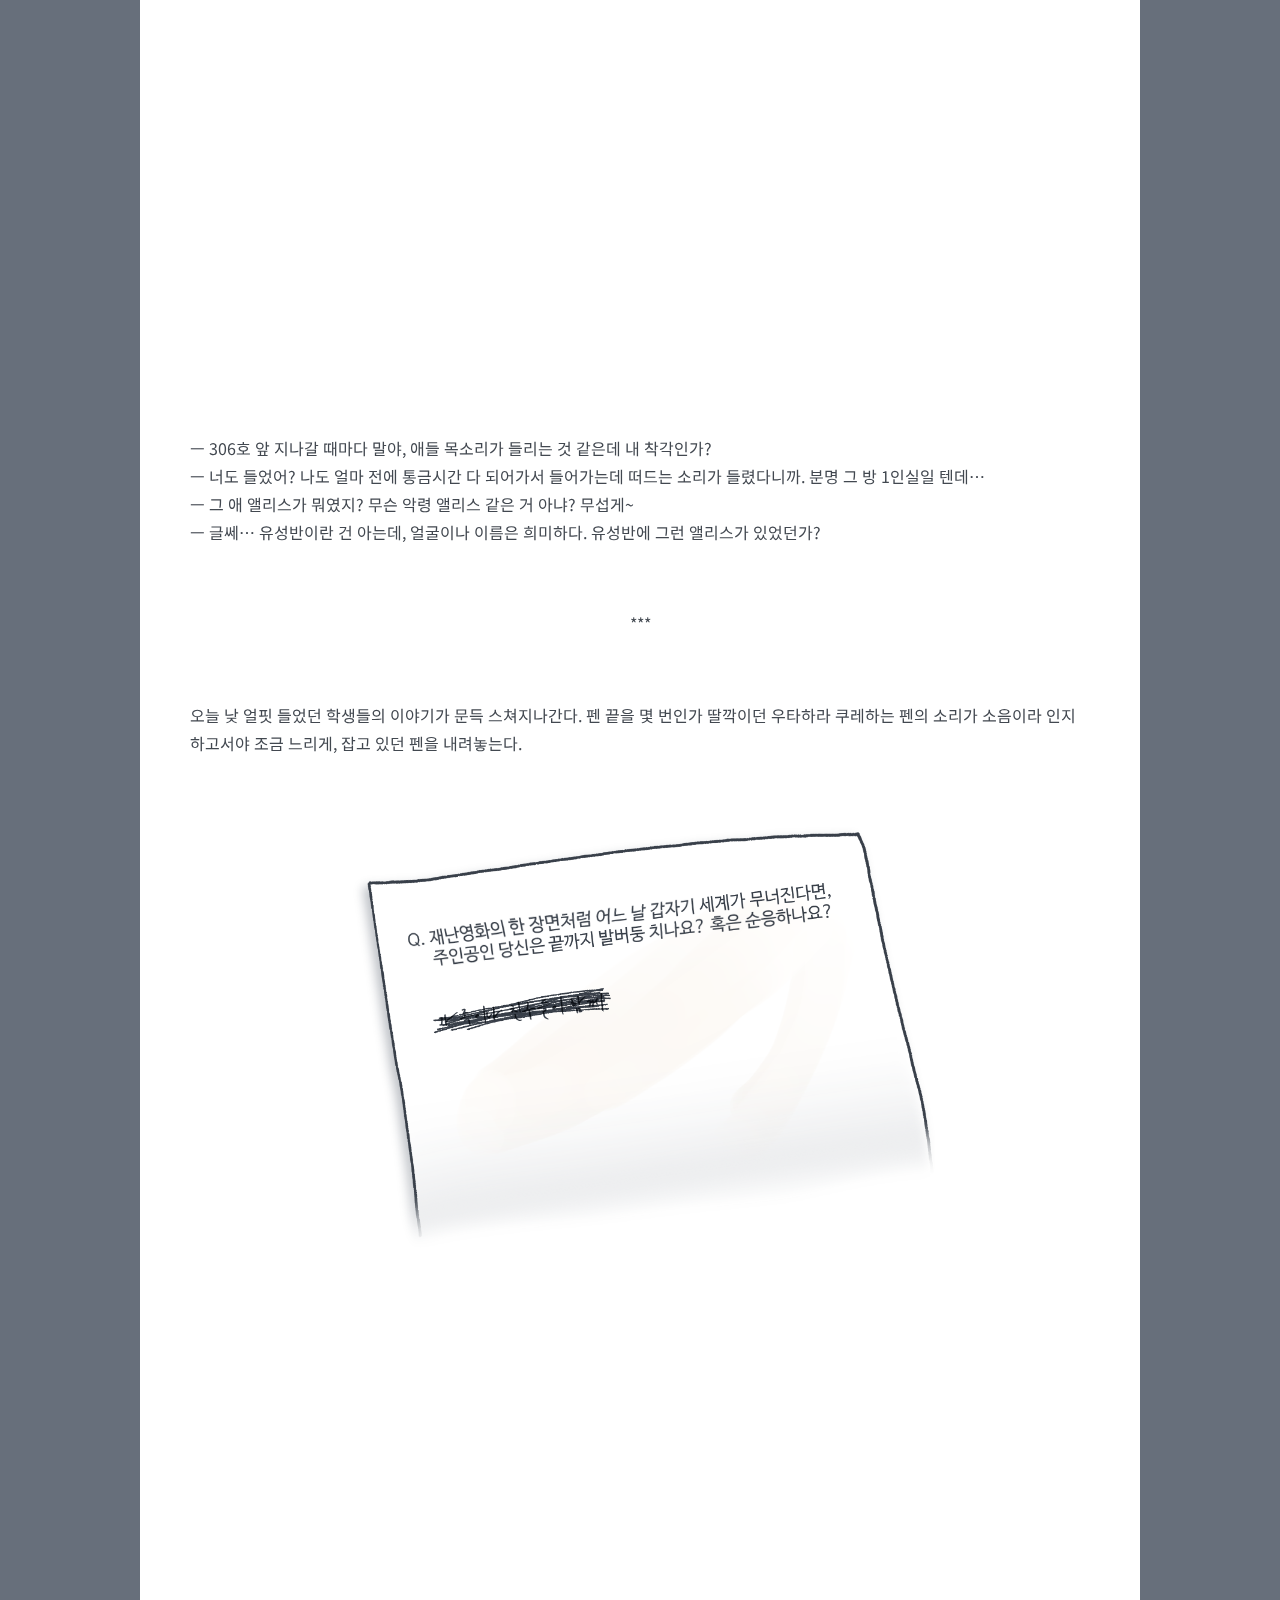
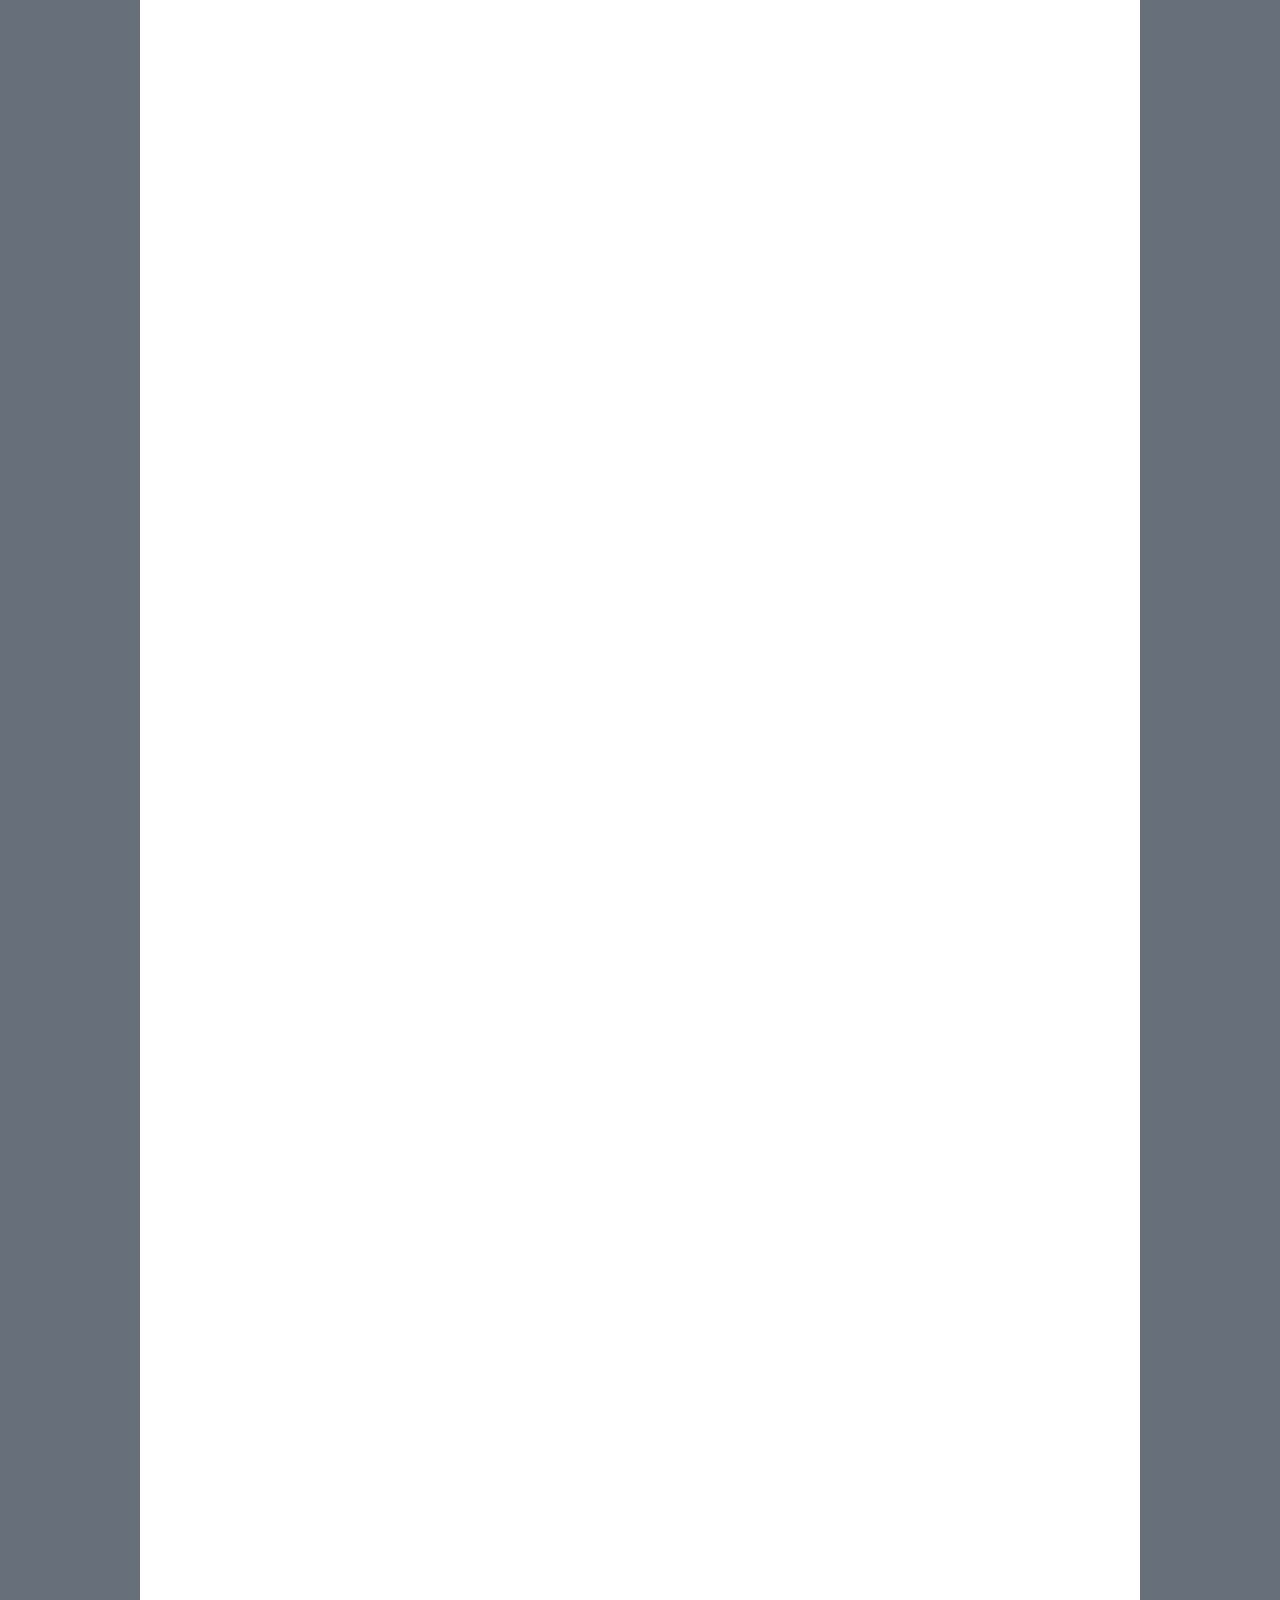
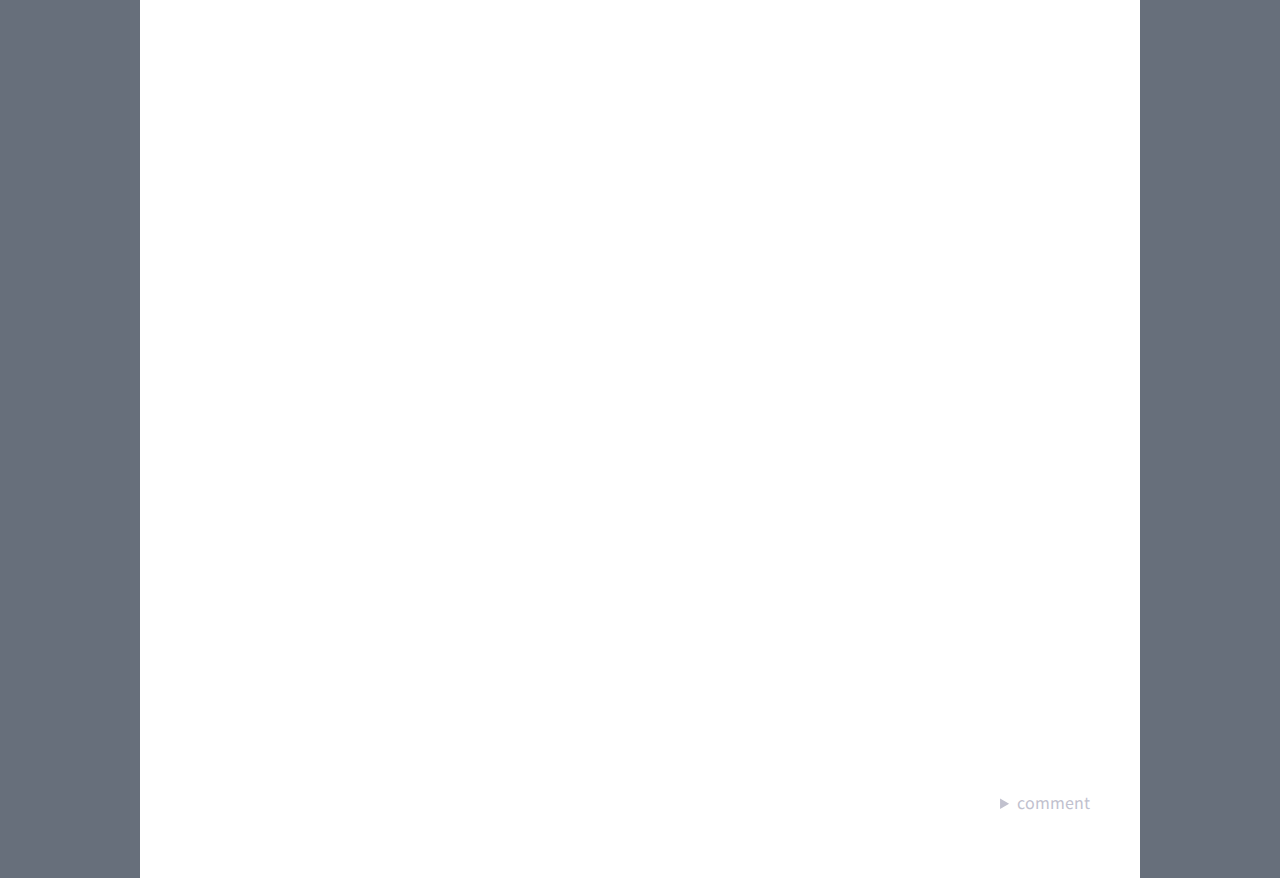
==== 03/index.html @ 76e4f04a "upload" ====
<!DOCTYPE html>
<html lang="kr">
<head>
    <meta charset="UTF-8">
    <meta http-equiv="X-UA-Compatible" content="IE=edge">
    <meta name="viewport" content="width=device-width, initial-scale=1.0">
    <title>歌原 紅春_ご課題</title>

    <link rel="stylesheet" href="https://unpkg.com/aos@next/dist/aos.css" />
    <link rel="stylesheet" href="./index.css">
    
    <script src="https://code.jquery.com/jquery-3.6.0.min.js"></script>
</head>
<body>
    <script src="https://unpkg.com/aos@next/dist/aos.js"></script>
    <script>
        AOS.init();
    </script>
    
    <section>
        <div class="video">
            <iframe width="560" height="315" src="https://www.youtube.com/embed/npoaqE_GODE" title="YouTube video player" frameborder="0" allow="accelerometer; autoplay; clipboard-write; encrypted-media; gyroscope; picture-in-picture" allowfullscreen></iframe>
        </div>

        <div class="main">
            <p data-aos="fade-up" data-aos-delay="1500">
                ㅡ 306호 앞 지나갈 때마다 말야, 애들 목소리가 들리는 것 같은데 내 착각인가?<br>
                ㅡ 너도 들었어? 나도 얼마 전에 통금시간 다 되어가서 들어가는데 떠드는 소리가 들렸다니까. 분명 그 방 1인실일 텐데…<br>
                ㅡ 그 애 앨리스가 뭐였지? 무슨 악령 앨리스 같은 거 아냐? 무섭게~<br>
                ㅡ 글쎄… 유성반이란 건 아는데, 얼굴이나 이름은 희미하다. 유성반에 그런 앨리스가 있었던가?
            </p>

            <p data-aos="fade-up" data-aos-delay="1500" class="mt5 txtC">***</p>

            <p data-aos="fade-up" data-aos-delay="1500" class="mt5">
                오늘 낮 얼핏 들었던 학생들의 이야기가 문득 스쳐지나간다. 펜 끝을 몇 번인가 딸깍이던 우타하라 쿠레하는 펜의 소리가 소음이라 인지하고서야 조금 느리게, 잡고 있던 펜을 내려놓는다.
            </p>

            <div data-aos="fade-up" data-aos-delay="1600" class="imgArea">
                <img src="./1.png" alt="">
            </div>

            <p data-aos="fade-up" data-aos-delay="1700" class="mt5">
                질문의 아래. 펜의 잉크가 넘치는 것을 상관치 않은 듯 박박 그어져, 문장을 숨겨버린 흔적이 있는 종이 위를 하염없이 바라보는 쿠레하의 표정이 묘하게 일그러진다. 왜 이런 바보같은 질문같은 걸 하는거지…- 라는, 명백한 불만. 그래도 어쩌겠는가. 어른들의 눈에 보이는 ‘성실한 학생’ 이기 위해서는 이런 멍청한 질문에도 주어진 시간 내에 성심성의껏 답하는 학생이 되어야 할 텐데.
            </p>

            <p data-aos="fade-up" data-aos-delay="1800" class="txtI">
                “ 슌! 아직도 숙제 중이야? 그러길래 미리미리 하라고 했잖아~ ”<br>
                “ 슌은 바보라서 맨날 벼락치기지 뭐 ”<br>
                “ 슌이 왜 바보야! 바보 아니다! ”
            </p>

            <p data-aos="fade-up" data-aos-delay="1800">
                혼자 지내기엔 적당하지만, 많아봤자 13살로 보이는 아이 셋과 곧 17살이 되는 청소년이 함께하긴 비좁은 평수에 그들은 그렇게 있었다. 앳된 모습들. 변함이 없어 어쩌면 기계적이라 느낄지도 모르는 존재들이 좁은 평수의 방 안을 휘젓고 다닌다. 실체가 없는 것들은 침대를 그냥 통과하기도, 테이블 아래에서 고갤 빼꼼이 내밀기도, 아니면 정말로 살아있는 이 마냥 우타하라의 등을 다독이기도… … 
            </p>

            <p data-aos="fade-up" data-aos-delay="1900">
                우타하라가 신경질적으로 머리를 헤집으며 쿵, 소리가 나게 책상 위로 제 머리를 가져다대면 그 무리들은 언제 존재했냔 듯 목소리를, 존재를 잃고 부서진다. 
            </p>

            <p data-aos="fade-up" data-aos-delay="2000">마지막까지 들리는 희미한 웃음소리.</p>
            
            <p data-aos="fade-up" data-aos-delay="2000" class="txtI fwB">짜증나, </p>
            <p data-aos="fade-up" data-aos-delay="2200" class="mt0 txtI">짜증나.</p>
            <p data-aos="fade-up" data-aos-delay="2400" class="mt0">짜증나…</p>
            <p data-aos="fade-up" data-aos-delay="2600" class="mt0">… …</p>

            <p data-aos="fade-up" data-aos-delay="2800" class="mt5">제가 기억하고 있는 당신들에게는 이 고민을 털어놓을 수 없다.<br>자신이 기억하고 있는 당신들은 아직도 13살의 모습을 한 그 시절의 당신들이라서</p>
            <p data-aos="fade-up" data-aos-delay="2600">내가 기억하고 있는 당신들은 …</p>

            <p data-aos="fade-up" data-aos-delay="2000" class="mt8">
                언제부터였던가? 위로를 받기 위해, 밖으로 나가 비앨리스인 일반인처럼 모두를 잊고 살아가기 위해, 무던히 노력해왔던 다짐을 되새기기 위해, 남들 몰래 혼자만의 시간을 가지며 자신의 기억 속에 있는 친구의 모습을 꺼내 환각으로 만들어내기 시작했던 것은. 그리고 그 환상들이 자신을 갉아먹기 시작한 것은… …
            </p>
            
            <p data-aos="fade-up" data-aos-delay="1800">
                쿠레하는 비스듬이 고갤 들어 책상 한켠에 놓여진 액자의 너머를 바라보았다. 이젠 앳된 얼굴은 가시고, 성숙함이 자리잡은 세 명의 아이들의 사진. 자신이 기억하고 있는 당신들과의 거리감이 느껴지기 시작한 건, 그 사이에서 자신의 공백을 깨닫고 심리적인 거리감을 느끼기 시작한 건, 대체 언제부터였을까.
            </p>

            <p data-aos="fade-up" data-aos-delay="1800">
                사람은 거리가 멀어지면 자연스레 마음도 멀어지게 되어있다고, 그 말을 비웃으며 우린 계속 친구일 것이라고. 내 친구는 당신들밖에 없다며 기고만장히 이야기했던 건 누구였던가.
            </p>

            <p data-aos="fade-up" data-aos-delay="1800">그리고 그 “친구”를 떠올리며, 이들이 아닌 다른 이들을 먼저 떠올린 건.</p>
            <p data-aos="fade-up" data-aos-delay="1800">그들을 친구라고 받아들이기 시작한 건, 대체 언제부터인가.</p>

            <p data-aos="fade-up" data-aos-delay="2000">
                우타하라 쿠레하는 이 상황이 혼란스럽기만 했다. 선을 긋고 일정 이상 다가가지 않으려 하였으며, 나가서는 당신들을 잊겠다. 그리 모진 말을 뱉었던 주제에. 감히, 자신이 이들을 친구라 운운할 수 있는 것일까? <br><br>
                내가, 감히, 무슨 자격이 있다고.
            </p>

            <p data-aos="fade-up" data-aos-delay="2100">
                혼란, 미안함, 그리고 부끄러움이 거센 소용돌이가 되어 휘몰아친다. 다른 누구도 아닌 제가, 어떻게 자신이 세운 벽 하나 조차 제대로 지탱하지 못해 쓰러트려, 그 밑에 깔려버리는가. 한심하기 그지 없다. 
            </p>

            <p data-aos="fade-up" data-aos-delay="1800" class="mt5 txtI">무기력증.</p>

            <p data-aos="fade-up" data-aos-delay="2200">
                그 거대한 감정의 소용돌이 안에 갇혀서, 더이상 생각하고 싶지도, 무언의 행위를 이행하고 싶지도 않았다.<br>
                눈 앞에 직면한 것 또한. 마주할 수록 이런 감정만을 계속 일으키겠지. 
            </p>

            <p data-aos="fade-up" data-aos-delay="1700" class="mt0">그리고 나는</p>
            <p data-aos="fade-up" data-aos-delay="1700" class="mt0">또, </p>
            <p data-aos="fade-up" data-aos-delay="1700" class="mt0">이 기분에… … </p>
            <p data-aos="fade-up" data-aos-delay="1800" class="mt0">…</p>
            <p data-aos="fade-up" data-aos-delay="1800" class="mt0">…</p>

            <p data-aos="fade-up" data-aos-delay="2200" class="mt5">
                우타하라 쿠레하는 겁이 났을지도 모른다.<br>
                자신의 감정에 대한 불확실함. 상황에 대한 거리감. 이것들을 계속해 마주한다면, 언젠간 무너져버릴지도 몰라서… …
            </p>

            <p data-aos="fade-up" data-aos-delay="2200">
                놓았던 펜을 잡고, 힘없이 손을 움직인다. 잡힌 펜은 채 1분도 되지 않아 나무재질의 책상 위로 툭- 소리를 내며 던져진다. 창문 너머로 들어오는 빛이 밝은데도 우타하라 쿠레하는 침대에 몸을 맡긴다. 이런 기분으로 나간다면, 분명 자신의 한심함을 들켜버릴 것만 같다는 이유로 눈을 감는다. 소용돌이의 끝에서 회전하고,
            </p>

            <p data-aos="fade-up" data-aos-delay="2500">또 회전하고, 잠식당하고… …</p>

            
            <div data-aos="fade-up" data-aos-delay="3000" class="imgArea">
                <img src="./2.png" alt="">
            </div>
        </div>

        <div class="owner">
            <details>
                <summary>comment</summary>
                <span>
                    2269/1730 <br>
                    *...유성반 입덕 부정기를!! 겪고 있는 것 뿐이에요. <br>
                    평소와 다를 것 없이 굽니다. 늘 감사드려요...
                </span>
            </details>
        </div>
    </section>

</body>
</html>
---- 03/index.css ----
@import url('https://fonts.googleapis.com/css2?family=Noto+Sans+KR:wght@100;300;400;500;700;900&display=swap');
*{margin:0;padding:0;}
ul,li,ol{list-style: none;}
img{display: block; max-width: 100%;}
body{
    font-family: 'Noto Sans KR',sans-serif;
    background-color: #676F7B;
}

section{
    max-width: 1000px;
    width: 100%;
    margin:auto;
    padding-top:3vw;
    background-color: #fff;
    color:#424850;
}
.video{padding-bottom:4vw; text-align: center;}

.main{
    width: 90%; margin:0 auto;
    height: 100%;
    line-height: 1.74;
}
.imgArea{
    max-width: 600px; 
    width: 95%; margin:auto;
    padding-top:4vw;
}
.main p{margin-top:2vw;}
.main p.mt0{margin-top:0%;}
.main p.mt5{margin-top:5vw;}
.main p.mt8{margin-top:8vw;}
.txtC{text-align: center;}
.txtI{font-style: italic;}
.fwB{font-weight: bold;}

.owner{
    display: inline-block;
    width: 95%; margin:auto;
    padding:5vw 2vw 5vw 0;
    color:#c1c1ce;
    text-align: right;
}
details,summary{transition: .5s;}
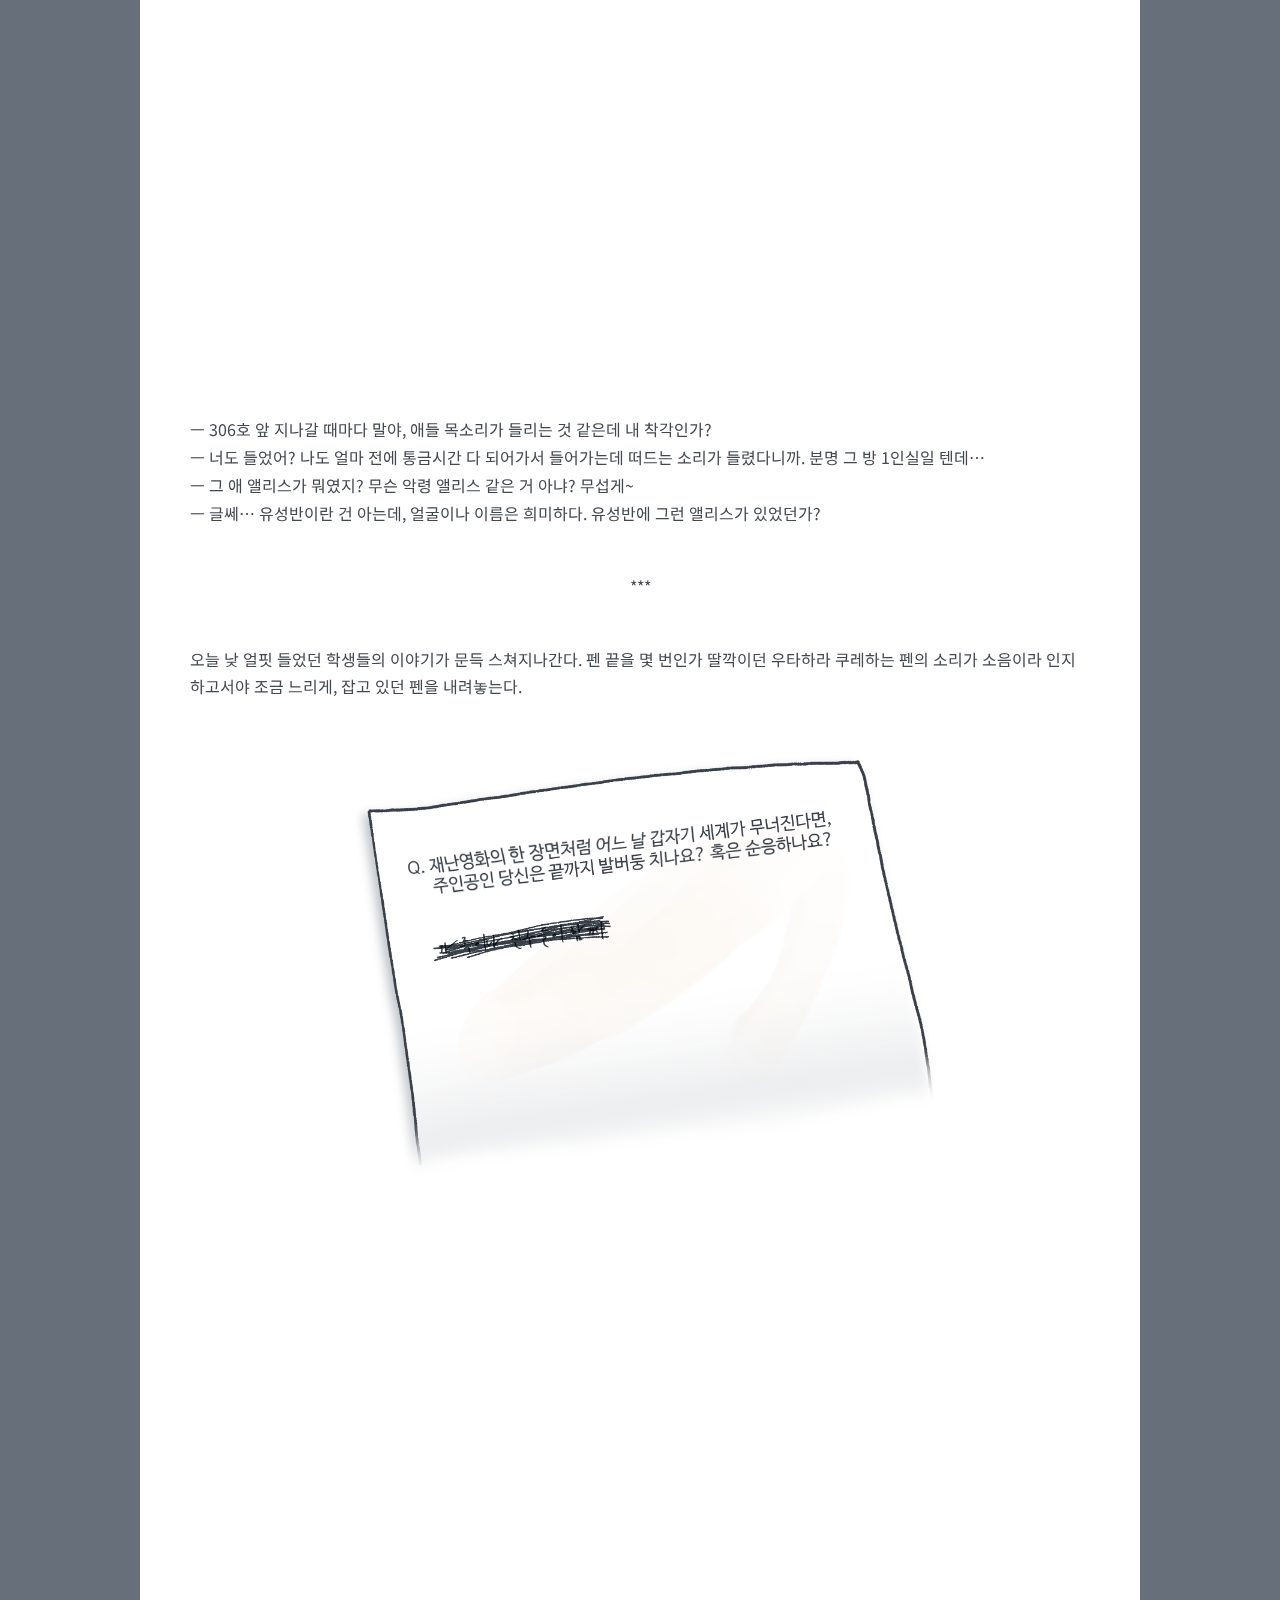
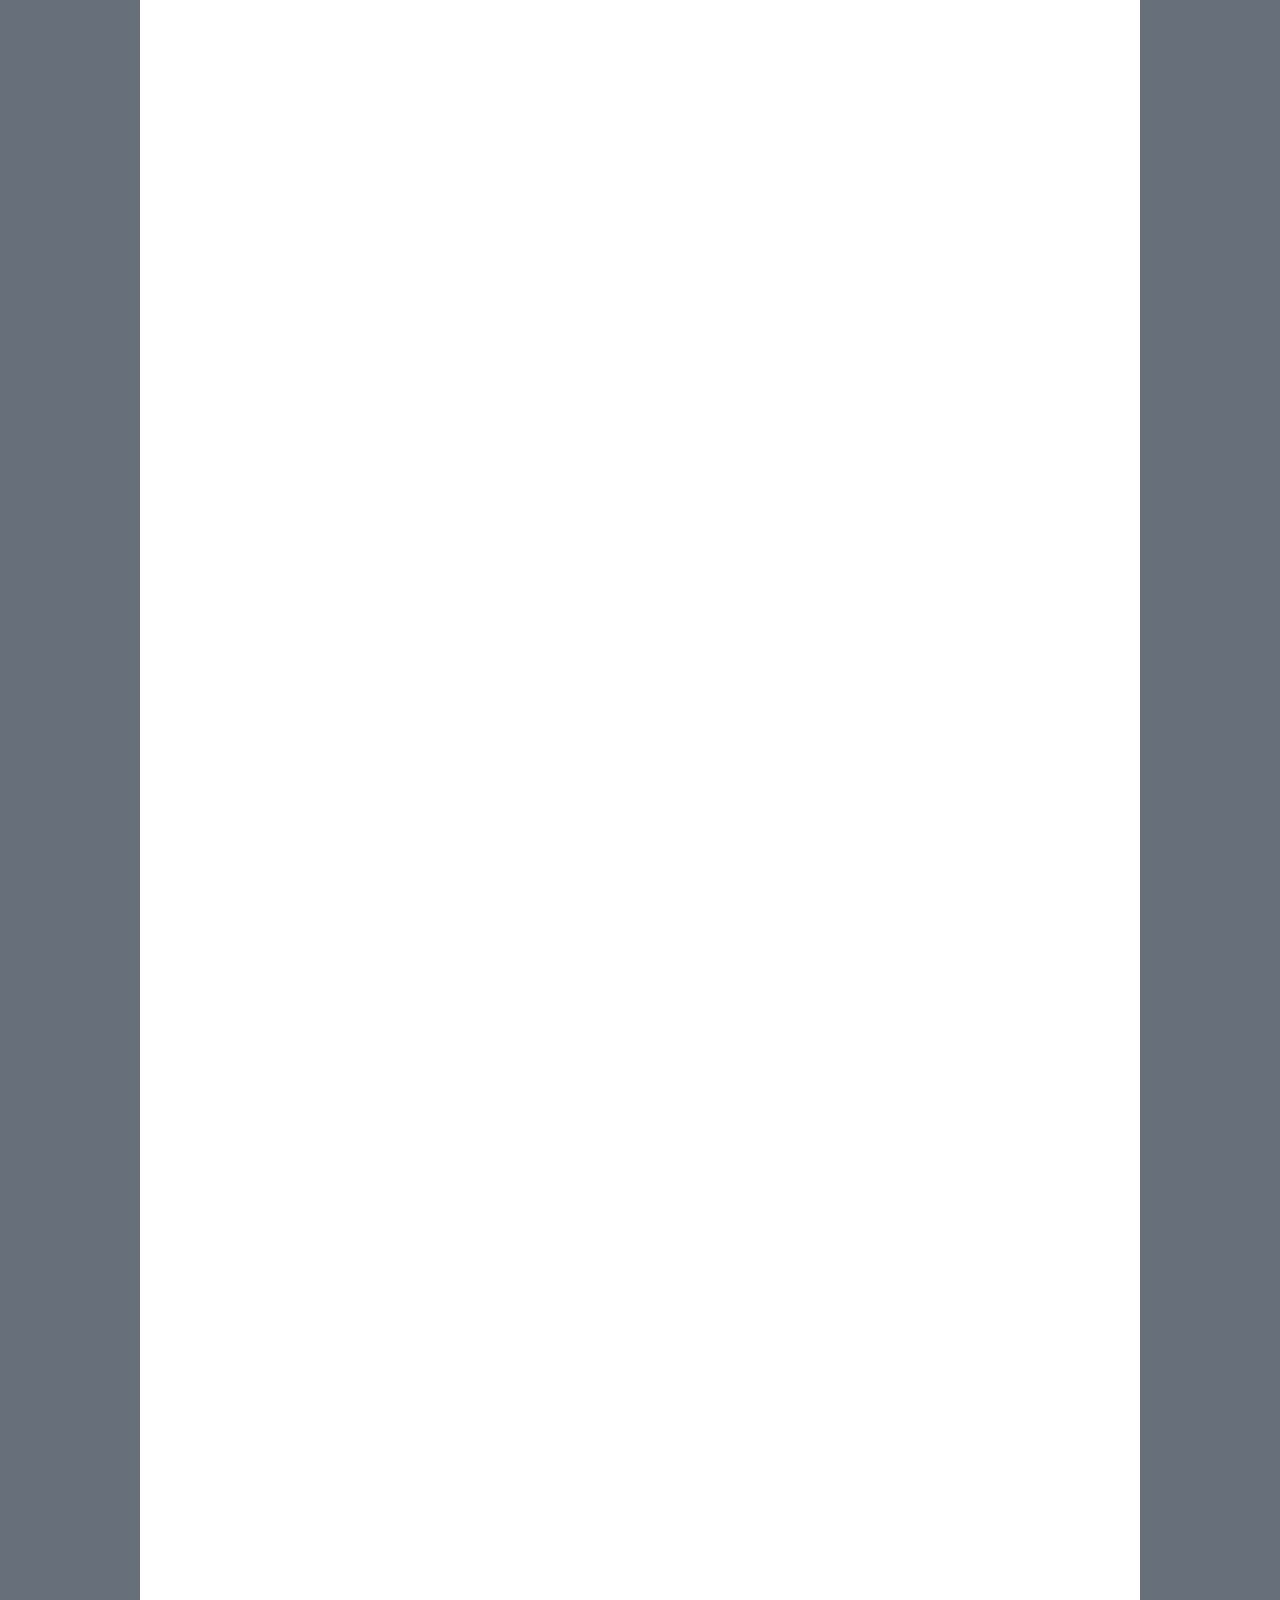
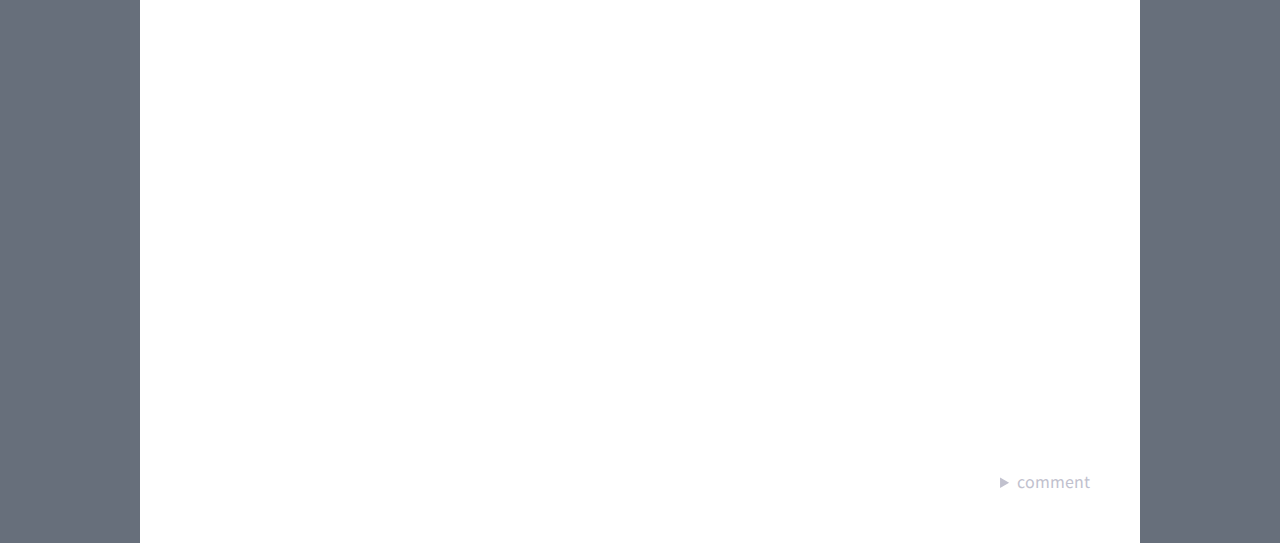
==== commit 4aa7ea13: "up" ====
--- a/03/index.html
+++ b/03/index.html
@@ -23,72 +23,72 @@
         </div>
 
         <div class="main">
-            <p data-aos="fade-up" data-aos-delay="1500">
+            <p data-aos="fade-up" data-aos-delay="20002000">
                 ㅡ 306호 앞 지나갈 때마다 말야, 애들 목소리가 들리는 것 같은데 내 착각인가?<br>
                 ㅡ 너도 들었어? 나도 얼마 전에 통금시간 다 되어가서 들어가는데 떠드는 소리가 들렸다니까. 분명 그 방 1인실일 텐데…<br>
                 ㅡ 그 애 앨리스가 뭐였지? 무슨 악령 앨리스 같은 거 아냐? 무섭게~<br>
                 ㅡ 글쎄… 유성반이란 건 아는데, 얼굴이나 이름은 희미하다. 유성반에 그런 앨리스가 있었던가?
             </p>
 
-            <p data-aos="fade-up" data-aos-delay="1500" class="mt5 txtC">***</p>
+            <p data-aos="fade-up" data-aos-delay="20002000" class="mt5 txtC">***</p>
 
-            <p data-aos="fade-up" data-aos-delay="1500" class="mt5">
+            <p data-aos="fade-up" data-aos-delay="20002000" class="mt5">
                 오늘 낮 얼핏 들었던 학생들의 이야기가 문득 스쳐지나간다. 펜 끝을 몇 번인가 딸깍이던 우타하라 쿠레하는 펜의 소리가 소음이라 인지하고서야 조금 느리게, 잡고 있던 펜을 내려놓는다.
             </p>
 
-            <div data-aos="fade-up" data-aos-delay="1600" class="imgArea">
+            <div data-aos="fade-up" data-aos-delay="20002000" class="imgArea">
                 <img src="./1.png" alt="">
             </div>
 
-            <p data-aos="fade-up" data-aos-delay="1700" class="mt5">
+            <p data-aos="fade-up" data-aos-delay="20002000" class="mt5">
                 질문의 아래. 펜의 잉크가 넘치는 것을 상관치 않은 듯 박박 그어져, 문장을 숨겨버린 흔적이 있는 종이 위를 하염없이 바라보는 쿠레하의 표정이 묘하게 일그러진다. 왜 이런 바보같은 질문같은 걸 하는거지…- 라는, 명백한 불만. 그래도 어쩌겠는가. 어른들의 눈에 보이는 ‘성실한 학생’ 이기 위해서는 이런 멍청한 질문에도 주어진 시간 내에 성심성의껏 답하는 학생이 되어야 할 텐데.
             </p>
 
-            <p data-aos="fade-up" data-aos-delay="1800" class="txtI">
+            <p data-aos="fade-up" data-aos-delay="20002000" class="txtI">
                 “ 슌! 아직도 숙제 중이야? 그러길래 미리미리 하라고 했잖아~ ”<br>
                 “ 슌은 바보라서 맨날 벼락치기지 뭐 ”<br>
                 “ 슌이 왜 바보야! 바보 아니다! ”
             </p>
 
-            <p data-aos="fade-up" data-aos-delay="1800">
+            <p data-aos="fade-up" data-aos-delay="2000">
                 혼자 지내기엔 적당하지만, 많아봤자 13살로 보이는 아이 셋과 곧 17살이 되는 청소년이 함께하긴 비좁은 평수에 그들은 그렇게 있었다. 앳된 모습들. 변함이 없어 어쩌면 기계적이라 느낄지도 모르는 존재들이 좁은 평수의 방 안을 휘젓고 다닌다. 실체가 없는 것들은 침대를 그냥 통과하기도, 테이블 아래에서 고갤 빼꼼이 내밀기도, 아니면 정말로 살아있는 이 마냥 우타하라의 등을 다독이기도… … 
             </p>
 
-            <p data-aos="fade-up" data-aos-delay="1900">
+            <p data-aos="fade-up" data-aos-delay="2000">
                 우타하라가 신경질적으로 머리를 헤집으며 쿵, 소리가 나게 책상 위로 제 머리를 가져다대면 그 무리들은 언제 존재했냔 듯 목소리를, 존재를 잃고 부서진다. 
             </p>
 
             <p data-aos="fade-up" data-aos-delay="2000">마지막까지 들리는 희미한 웃음소리.</p>
             
             <p data-aos="fade-up" data-aos-delay="2000" class="txtI fwB">짜증나, </p>
-            <p data-aos="fade-up" data-aos-delay="2200" class="mt0 txtI">짜증나.</p>
-            <p data-aos="fade-up" data-aos-delay="2400" class="mt0">짜증나…</p>
-            <p data-aos="fade-up" data-aos-delay="2600" class="mt0">… …</p>
+            <p data-aos="fade-up" data-aos-delay="2000" class="mt0 txtI">짜증나.</p>
+            <p data-aos="fade-up" data-aos-delay="2000" class="mt0">짜증나…</p>
+            <p data-aos="fade-up" data-aos-delay="2000" class="mt0">… …</p>
 
-            <p data-aos="fade-up" data-aos-delay="2800" class="mt5">제가 기억하고 있는 당신들에게는 이 고민을 털어놓을 수 없다.<br>자신이 기억하고 있는 당신들은 아직도 13살의 모습을 한 그 시절의 당신들이라서</p>
-            <p data-aos="fade-up" data-aos-delay="2600">내가 기억하고 있는 당신들은 …</p>
+            <p data-aos="fade-up" data-aos-delay="2000" class="mt5">제가 기억하고 있는 당신들에게는 이 고민을 털어놓을 수 없다.<br>자신이 기억하고 있는 당신들은 아직도 13살의 모습을 한 그 시절의 당신들이라서</p>
+            <p data-aos="fade-up" data-aos-delay="2000">내가 기억하고 있는 당신들은 …</p>
 
             <p data-aos="fade-up" data-aos-delay="2000" class="mt8">
                 언제부터였던가? 위로를 받기 위해, 밖으로 나가 비앨리스인 일반인처럼 모두를 잊고 살아가기 위해, 무던히 노력해왔던 다짐을 되새기기 위해, 남들 몰래 혼자만의 시간을 가지며 자신의 기억 속에 있는 친구의 모습을 꺼내 환각으로 만들어내기 시작했던 것은. 그리고 그 환상들이 자신을 갉아먹기 시작한 것은… …
             </p>
             
-            <p data-aos="fade-up" data-aos-delay="1800">
+            <p data-aos="fade-up" data-aos-delay="2000">
                 쿠레하는 비스듬이 고갤 들어 책상 한켠에 놓여진 액자의 너머를 바라보았다. 이젠 앳된 얼굴은 가시고, 성숙함이 자리잡은 세 명의 아이들의 사진. 자신이 기억하고 있는 당신들과의 거리감이 느껴지기 시작한 건, 그 사이에서 자신의 공백을 깨닫고 심리적인 거리감을 느끼기 시작한 건, 대체 언제부터였을까.
             </p>
 
-            <p data-aos="fade-up" data-aos-delay="1800">
+            <p data-aos="fade-up" data-aos-delay="2000">
                 사람은 거리가 멀어지면 자연스레 마음도 멀어지게 되어있다고, 그 말을 비웃으며 우린 계속 친구일 것이라고. 내 친구는 당신들밖에 없다며 기고만장히 이야기했던 건 누구였던가.
             </p>
 
-            <p data-aos="fade-up" data-aos-delay="1800">그리고 그 “친구”를 떠올리며, 이들이 아닌 다른 이들을 먼저 떠올린 건.</p>
-            <p data-aos="fade-up" data-aos-delay="1800">그들을 친구라고 받아들이기 시작한 건, 대체 언제부터인가.</p>
+            <p data-aos="fade-up" data-aos-delay="2000">그리고 그 “친구”를 떠올리며, 이들이 아닌 다른 이들을 먼저 떠올린 건.</p>
+            <p data-aos="fade-up" data-aos-delay="2000">그들을 친구라고 받아들이기 시작한 건, 대체 언제부터인가.</p>
 
             <p data-aos="fade-up" data-aos-delay="2000">
                 우타하라 쿠레하는 이 상황이 혼란스럽기만 했다. 선을 긋고 일정 이상 다가가지 않으려 하였으며, 나가서는 당신들을 잊겠다. 그리 모진 말을 뱉었던 주제에. 감히, 자신이 이들을 친구라 운운할 수 있는 것일까? <br><br>
                 내가, 감히, 무슨 자격이 있다고.
             </p>
 
-            <p data-aos="fade-up" data-aos-delay="2100">
+            <p data-aos="fade-up" data-aos-delay="2000">
                 혼란, 미안함, 그리고 부끄러움이 거센 소용돌이가 되어 휘몰아친다. 다른 누구도 아닌 제가, 어떻게 자신이 세운 벽 하나 조차 제대로 지탱하지 못해 쓰러트려, 그 밑에 깔려버리는가. 한심하기 그지 없다. 
             </p>
 
@@ -99,25 +99,25 @@
                 눈 앞에 직면한 것 또한. 마주할 수록 이런 감정만을 계속 일으키겠지. 
             </p>
 
-            <p data-aos="fade-up" data-aos-delay="1700" class="mt0">그리고 나는</p>
-            <p data-aos="fade-up" data-aos-delay="1700" class="mt0">또, </p>
-            <p data-aos="fade-up" data-aos-delay="1700" class="mt0">이 기분에… … </p>
-            <p data-aos="fade-up" data-aos-delay="1800" class="mt0">…</p>
-            <p data-aos="fade-up" data-aos-delay="1800" class="mt0">…</p>
+            <p data-aos="fade-up" data-aos-delay="2000" class="mt0">그리고 나는</p>
+            <p data-aos="fade-up" data-aos-delay="2000" class="mt0">또, </p>
+            <p data-aos="fade-up" data-aos-delay="2000" class="mt0">이 기분에… … </p>
+            <p data-aos="fade-up" data-aos-delay="2000" class="mt0">…</p>
+            <p data-aos="fade-up" data-aos-delay="2000" class="mt0">…</p>
 
-            <p data-aos="fade-up" data-aos-delay="2200" class="mt5">
+            <p data-aos="fade-up" data-aos-delay="2000" class="mt5">
                 우타하라 쿠레하는 겁이 났을지도 모른다.<br>
                 자신의 감정에 대한 불확실함. 상황에 대한 거리감. 이것들을 계속해 마주한다면, 언젠간 무너져버릴지도 몰라서… …
             </p>
 
-            <p data-aos="fade-up" data-aos-delay="2200">
+            <p data-aos="fade-up" data-aos-delay="2000">
                 놓았던 펜을 잡고, 힘없이 손을 움직인다. 잡힌 펜은 채 1분도 되지 않아 나무재질의 책상 위로 툭- 소리를 내며 던져진다. 창문 너머로 들어오는 빛이 밝은데도 우타하라 쿠레하는 침대에 몸을 맡긴다. 이런 기분으로 나간다면, 분명 자신의 한심함을 들켜버릴 것만 같다는 이유로 눈을 감는다. 소용돌이의 끝에서 회전하고,
             </p>
 
-            <p data-aos="fade-up" data-aos-delay="2500">또 회전하고, 잠식당하고… …</p>
+            <p data-aos="fade-up" data-aos-delay="2000">또 회전하고, 잠식당하고… …</p>
 
             
-            <div data-aos="fade-up" data-aos-delay="3000" class="imgArea">
+            <div data-aos="fade-up" data-aos-delay="2000" class="imgArea">
                 <img src="./2.png" alt="">
             </div>
         </div>
--- a/03/index.css
+++ b/03/index.css
@@ -11,11 +11,14 @@
     max-width: 1000px;
     width: 100%;
     margin:auto;
-    padding-top:3vw;
+    padding-top:3%;
     background-color: #fff;
     color:#424850;
 }
-.video{padding-bottom:4vw; text-align: center;}
+.video{
+    width: 50%; margin:0 auto;
+    padding-bottom:4%; text-align: center;
+}
 
 .main{
     width: 90%; margin:0 auto;
@@ -25,12 +28,12 @@
 .imgArea{
     max-width: 600px; 
     width: 95%; margin:auto;
-    padding-top:4vw;
+    padding-top:4%;
 }
-.main p{margin-top:2vw;}
+.main p{margin-top:2%;}
 .main p.mt0{margin-top:0%;}
-.main p.mt5{margin-top:5vw;}
-.main p.mt8{margin-top:8vw;}
+.main p.mt5{margin-top:5%;}
+.main p.mt8{margin-top:8%;}
 .txtC{text-align: center;}
 .txtI{font-style: italic;}
 .fwB{font-weight: bold;}
@@ -38,8 +41,13 @@
 .owner{
     display: inline-block;
     width: 95%; margin:auto;
-    padding:5vw 2vw 5vw 0;
+    padding:5% 2% 5% 0;
     color:#c1c1ce;
     text-align: right;
 }
-details,summary{transition: .5s;}+details,summary{transition: .5s;}
+
+
+@media screen and (max-width:1000px){
+    body{font-style: 1.4vw;}
+}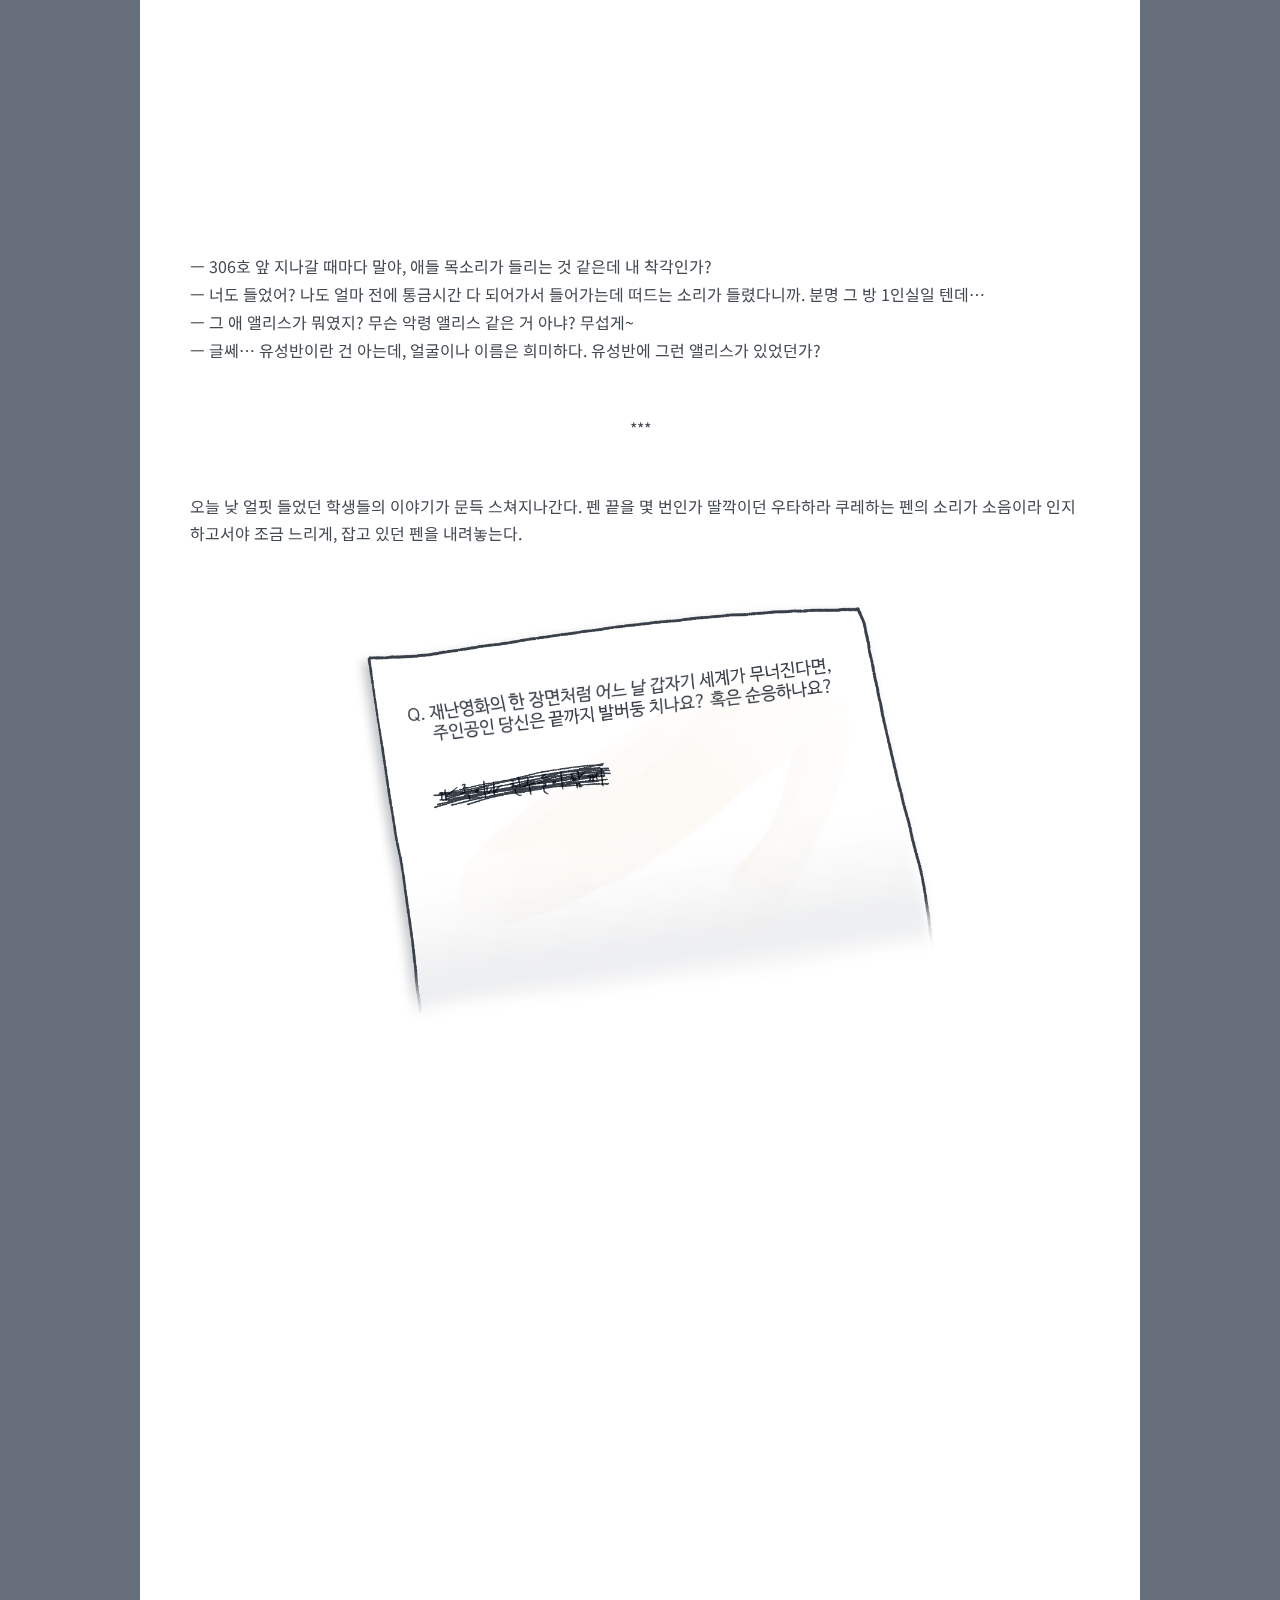
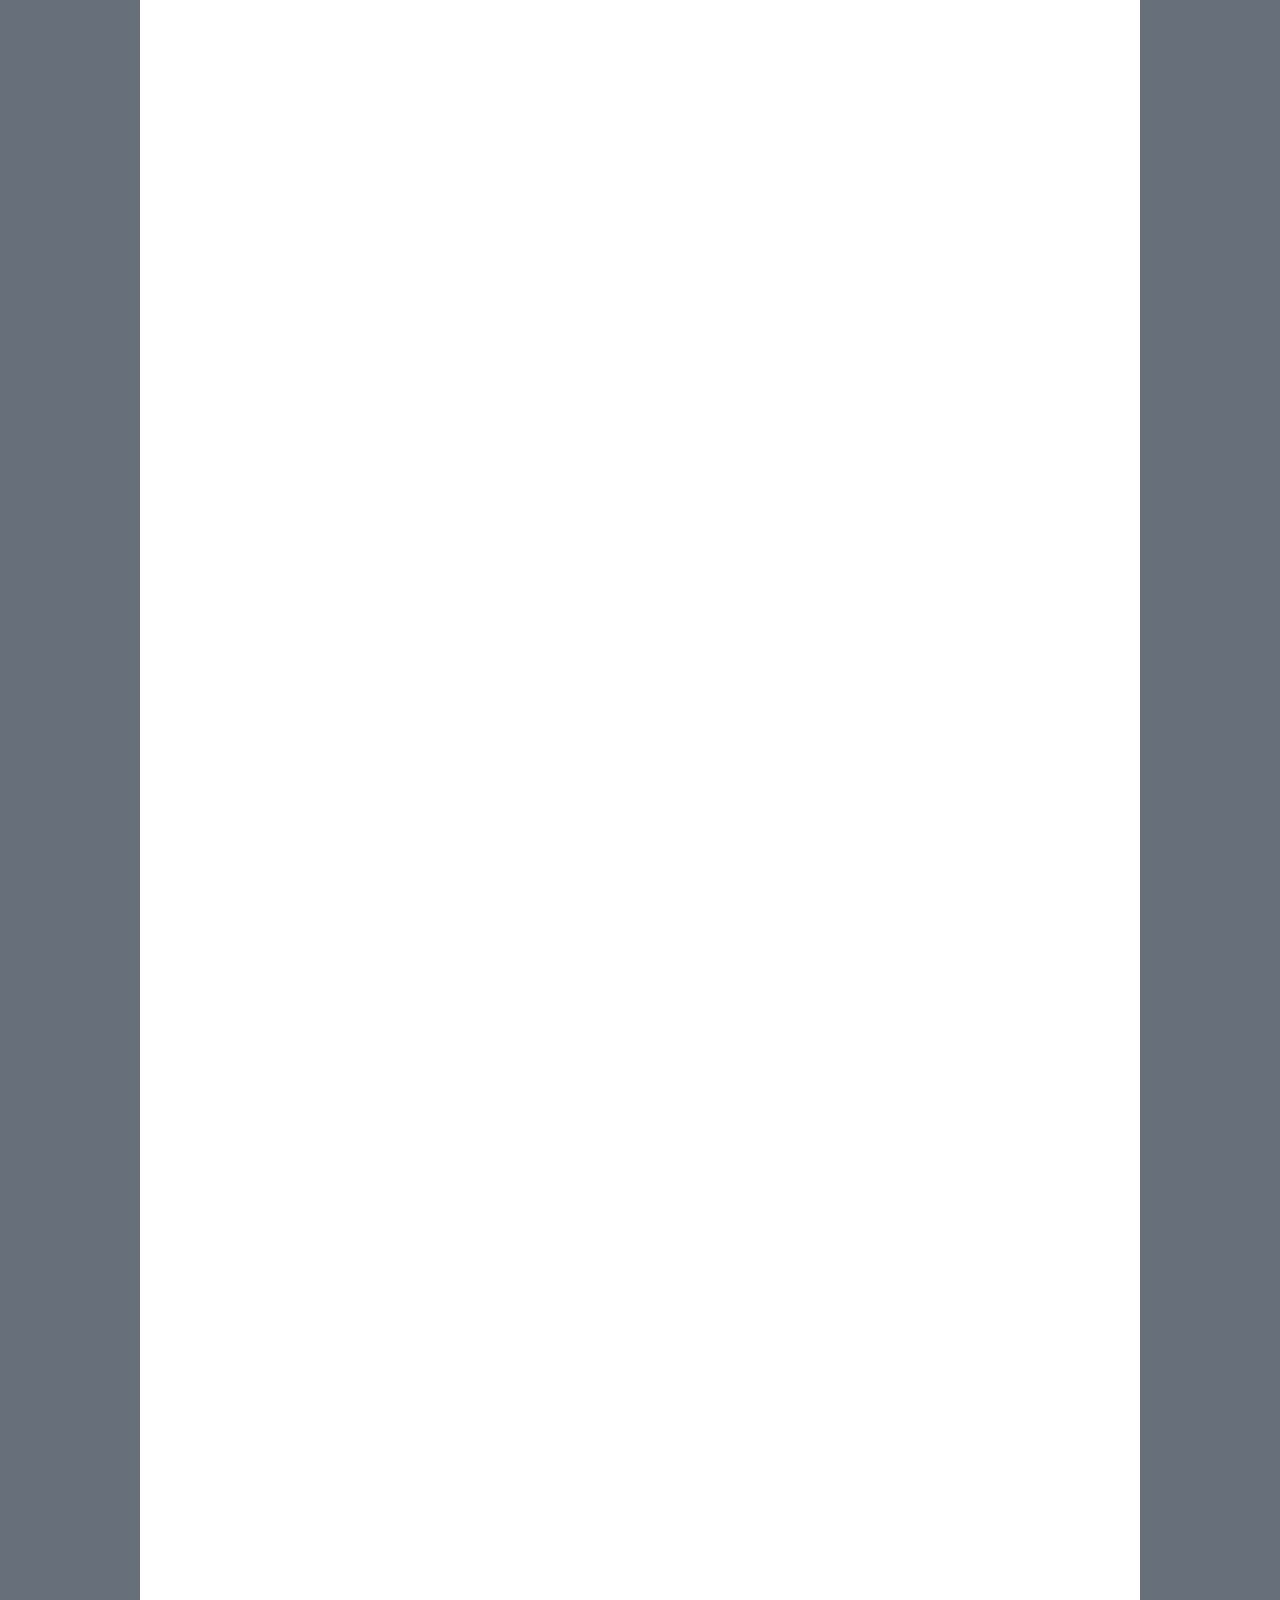
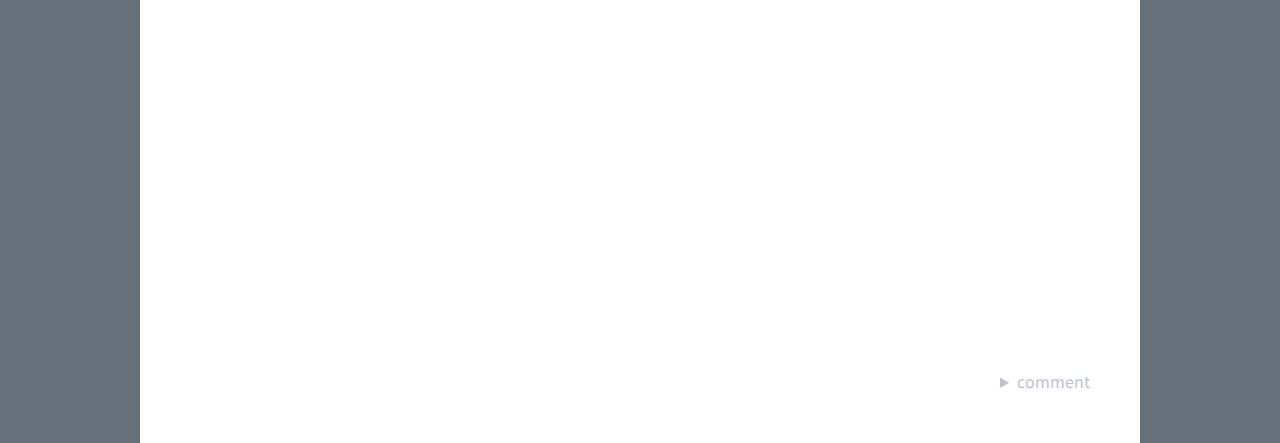
==== commit 7d75ac87: "00" ====
--- a/03/index.html
+++ b/03/index.html
@@ -19,32 +19,32 @@
     
     <section>
         <div class="video">
-            <iframe width="560" height="315" src="https://www.youtube.com/embed/npoaqE_GODE" title="YouTube video player" frameborder="0" allow="accelerometer; autoplay; clipboard-write; encrypted-media; gyroscope; picture-in-picture" allowfullscreen></iframe>
+            <iframe width="100%" height="100%" src="https://www.youtube.com/embed/npoaqE_GODE" title="YouTube video player" frameborder="0" allow="accelerometer; autoplay; clipboard-write; encrypted-media; gyroscope; picture-in-picture" allowfullscreen></iframe>
         </div>
 
         <div class="main">
-            <p data-aos="fade-up" data-aos-delay="20002000">
+            <p data-aos="fade-up" data-aos-delay="2000">
                 ㅡ 306호 앞 지나갈 때마다 말야, 애들 목소리가 들리는 것 같은데 내 착각인가?<br>
                 ㅡ 너도 들었어? 나도 얼마 전에 통금시간 다 되어가서 들어가는데 떠드는 소리가 들렸다니까. 분명 그 방 1인실일 텐데…<br>
                 ㅡ 그 애 앨리스가 뭐였지? 무슨 악령 앨리스 같은 거 아냐? 무섭게~<br>
                 ㅡ 글쎄… 유성반이란 건 아는데, 얼굴이나 이름은 희미하다. 유성반에 그런 앨리스가 있었던가?
             </p>
 
-            <p data-aos="fade-up" data-aos-delay="20002000" class="mt5 txtC">***</p>
+            <p data-aos="fade-up" data-aos-delay="2000" class="mt5 txtC">***</p>
 
-            <p data-aos="fade-up" data-aos-delay="20002000" class="mt5">
+            <p data-aos="fade-up" data-aos-delay="2000" class="mt5">
                 오늘 낮 얼핏 들었던 학생들의 이야기가 문득 스쳐지나간다. 펜 끝을 몇 번인가 딸깍이던 우타하라 쿠레하는 펜의 소리가 소음이라 인지하고서야 조금 느리게, 잡고 있던 펜을 내려놓는다.
             </p>
 
-            <div data-aos="fade-up" data-aos-delay="20002000" class="imgArea">
+            <div data-aos="fade-up" data-aos-delay="2000" class="imgArea">
                 <img src="./1.png" alt="">
             </div>
 
-            <p data-aos="fade-up" data-aos-delay="20002000" class="mt5">
+            <p data-aos="fade-up" data-aos-delay="2000" class="mt5">
                 질문의 아래. 펜의 잉크가 넘치는 것을 상관치 않은 듯 박박 그어져, 문장을 숨겨버린 흔적이 있는 종이 위를 하염없이 바라보는 쿠레하의 표정이 묘하게 일그러진다. 왜 이런 바보같은 질문같은 걸 하는거지…- 라는, 명백한 불만. 그래도 어쩌겠는가. 어른들의 눈에 보이는 ‘성실한 학생’ 이기 위해서는 이런 멍청한 질문에도 주어진 시간 내에 성심성의껏 답하는 학생이 되어야 할 텐데.
             </p>
 
-            <p data-aos="fade-up" data-aos-delay="20002000" class="txtI">
+            <p data-aos="fade-up" data-aos-delay="2000" class="txtI">
                 “ 슌! 아직도 숙제 중이야? 그러길래 미리미리 하라고 했잖아~ ”<br>
                 “ 슌은 바보라서 맨날 벼락치기지 뭐 ”<br>
                 “ 슌이 왜 바보야! 바보 아니다! ”
@@ -92,9 +92,9 @@
                 혼란, 미안함, 그리고 부끄러움이 거센 소용돌이가 되어 휘몰아친다. 다른 누구도 아닌 제가, 어떻게 자신이 세운 벽 하나 조차 제대로 지탱하지 못해 쓰러트려, 그 밑에 깔려버리는가. 한심하기 그지 없다. 
             </p>
 
-            <p data-aos="fade-up" data-aos-delay="1800" class="mt5 txtI">무기력증.</p>
+            <p data-aos="fade-up" data-aos-delay="2000" class="mt5 txtI">무기력증.</p>
 
-            <p data-aos="fade-up" data-aos-delay="2200">
+            <p data-aos="fade-up" data-aos-delay="2000">
                 그 거대한 감정의 소용돌이 안에 갇혀서, 더이상 생각하고 싶지도, 무언의 행위를 이행하고 싶지도 않았다.<br>
                 눈 앞에 직면한 것 또한. 마주할 수록 이런 감정만을 계속 일으키겠지. 
             </p>
--- a/03/index.css
+++ b/03/index.css
@@ -30,10 +30,10 @@
     width: 95%; margin:auto;
     padding-top:4%;
 }
-.main p{margin-top:2%;}
-.main p.mt0{margin-top:0%;}
-.main p.mt5{margin-top:5%;}
-.main p.mt8{margin-top:8%;}
+.main p{margin-top:20px;}
+.main p.mt0{margin-top:0px;}
+.main p.mt5{margin-top:50px;}
+.main p.mt8{margin-top:75px;}
 .txtC{text-align: center;}
 .txtI{font-style: italic;}
 .fwB{font-weight: bold;}
@@ -49,5 +49,9 @@
 
 
 @media screen and (max-width:1000px){
-    body{font-style: 1.4vw;}
+    body{font-style: 1.3vw;}
+    .main p{margin-top:5.5556%;}
+    .main p.mt0{margin-top:0%;}
+    .main p.mt5{margin-top:8.3335%;}
+    .main p.mt8{margin-top:13.3335%;}
 }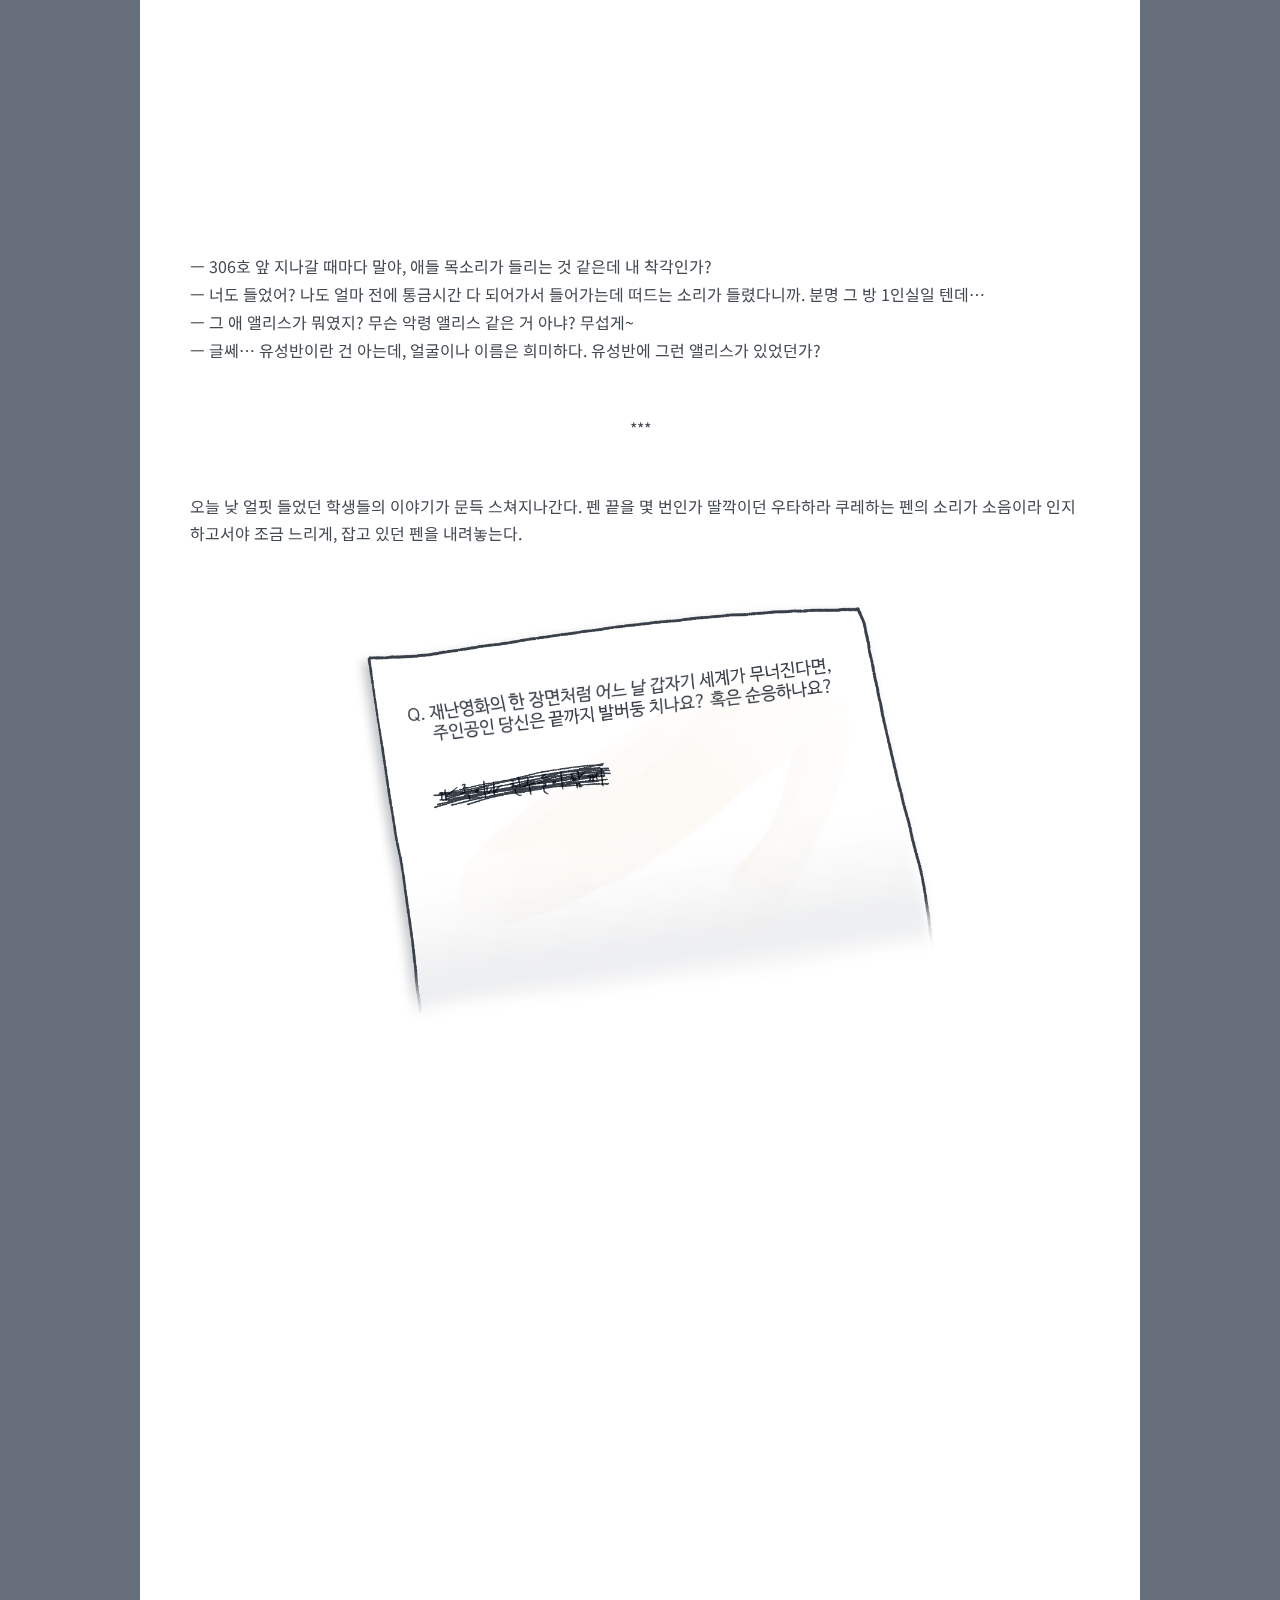
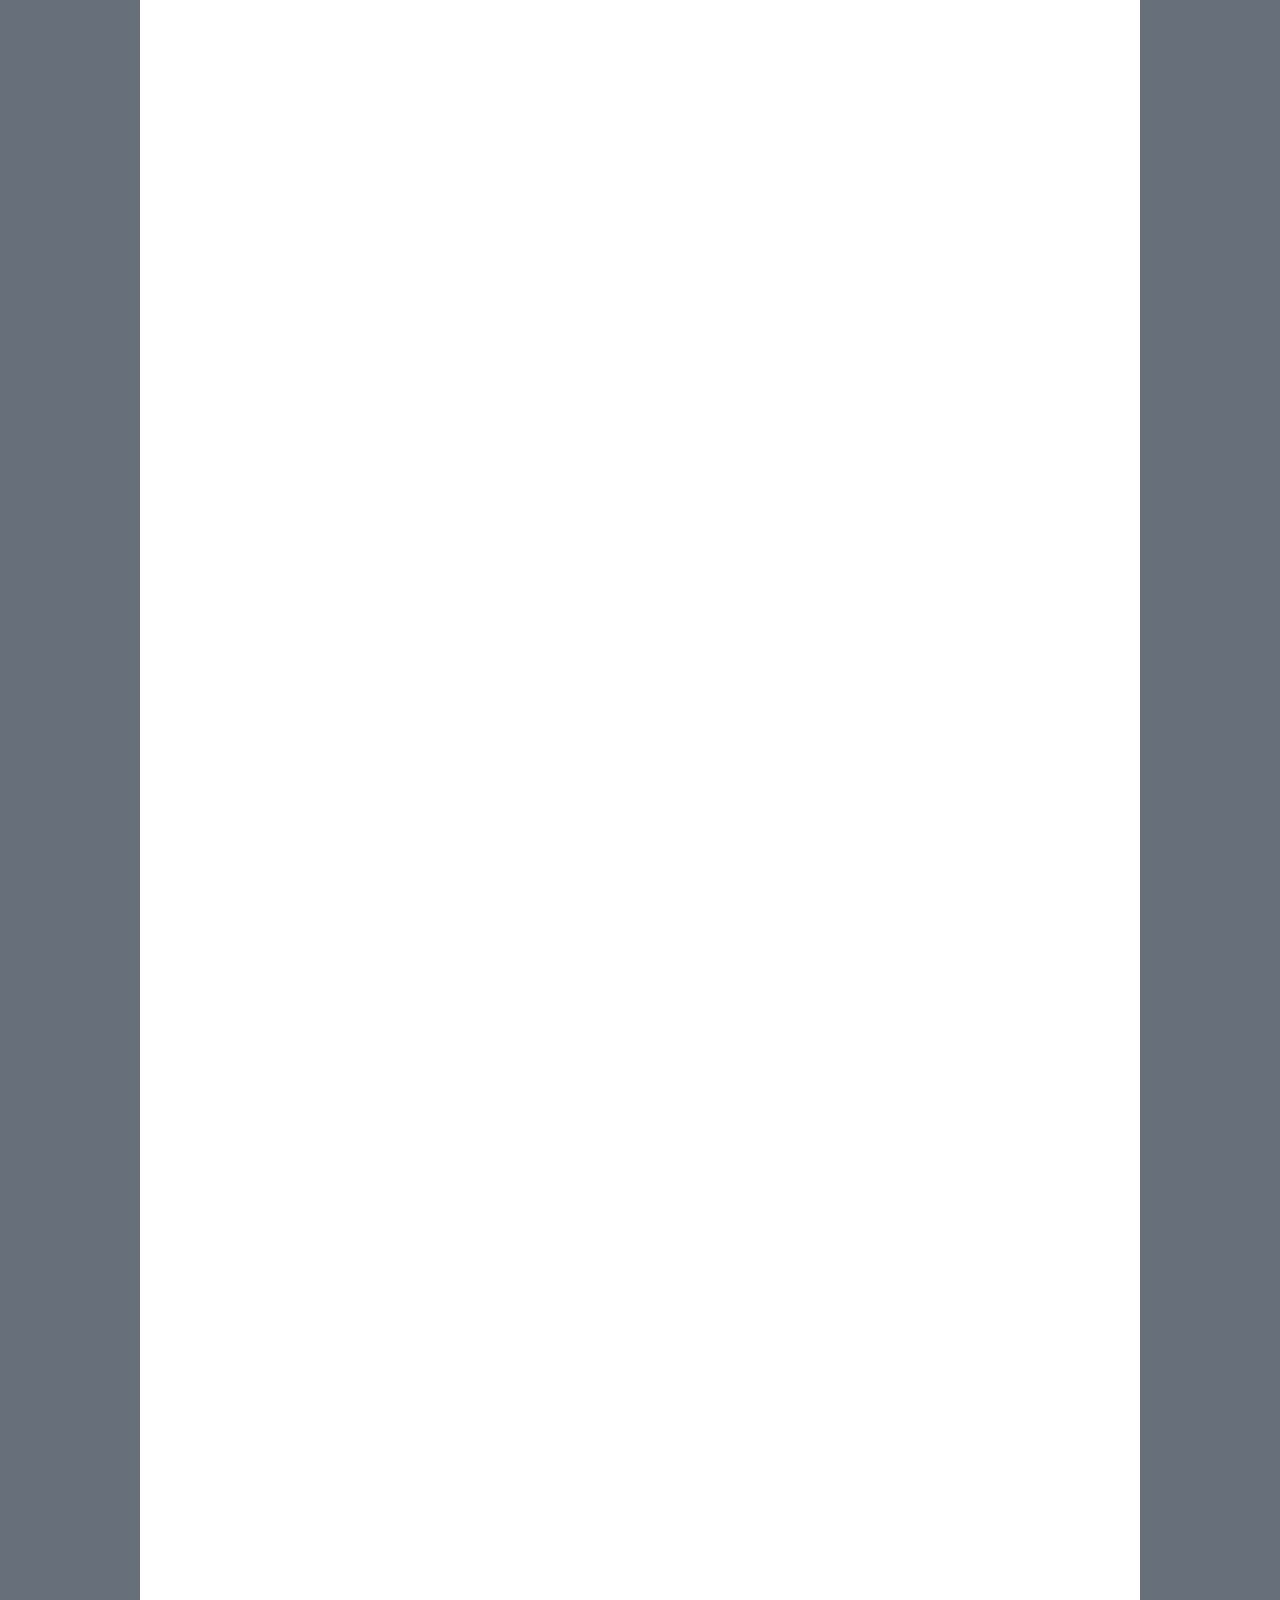
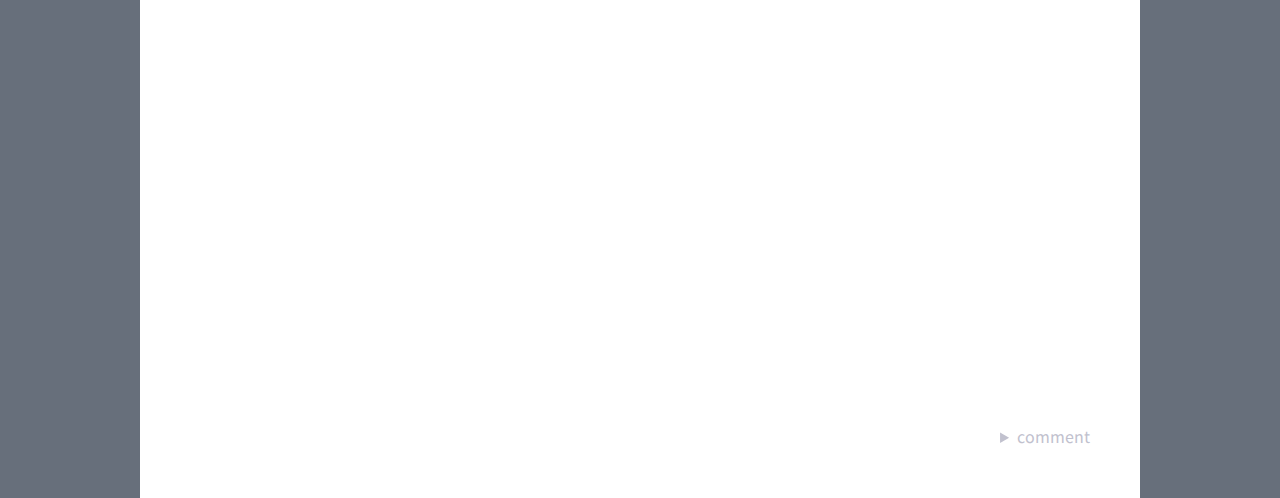
==== commit d0bd7187: "ss" ====
--- a/03/index.html
+++ b/03/index.html
@@ -44,7 +44,7 @@
                 질문의 아래. 펜의 잉크가 넘치는 것을 상관치 않은 듯 박박 그어져, 문장을 숨겨버린 흔적이 있는 종이 위를 하염없이 바라보는 쿠레하의 표정이 묘하게 일그러진다. 왜 이런 바보같은 질문같은 걸 하는거지…- 라는, 명백한 불만. 그래도 어쩌겠는가. 어른들의 눈에 보이는 ‘성실한 학생’ 이기 위해서는 이런 멍청한 질문에도 주어진 시간 내에 성심성의껏 답하는 학생이 되어야 할 텐데.
             </p>
 
-            <p data-aos="fade-up" data-aos-delay="2000" class="txtI">
+            <p data-aos="fade-up" data-aos-delay="2000" class="txtI mt8">
                 “ 슌! 아직도 숙제 중이야? 그러길래 미리미리 하라고 했잖아~ ”<br>
                 “ 슌은 바보라서 맨날 벼락치기지 뭐 ”<br>
                 “ 슌이 왜 바보야! 바보 아니다! ”
@@ -54,7 +54,7 @@
                 혼자 지내기엔 적당하지만, 많아봤자 13살로 보이는 아이 셋과 곧 17살이 되는 청소년이 함께하긴 비좁은 평수에 그들은 그렇게 있었다. 앳된 모습들. 변함이 없어 어쩌면 기계적이라 느낄지도 모르는 존재들이 좁은 평수의 방 안을 휘젓고 다닌다. 실체가 없는 것들은 침대를 그냥 통과하기도, 테이블 아래에서 고갤 빼꼼이 내밀기도, 아니면 정말로 살아있는 이 마냥 우타하라의 등을 다독이기도… … 
             </p>
 
-            <p data-aos="fade-up" data-aos-delay="2000">
+            <p data-aos="fade-up" data-aos-delay="2000 mt5">
                 우타하라가 신경질적으로 머리를 헤집으며 쿵, 소리가 나게 책상 위로 제 머리를 가져다대면 그 무리들은 언제 존재했냔 듯 목소리를, 존재를 잃고 부서진다. 
             </p>
 
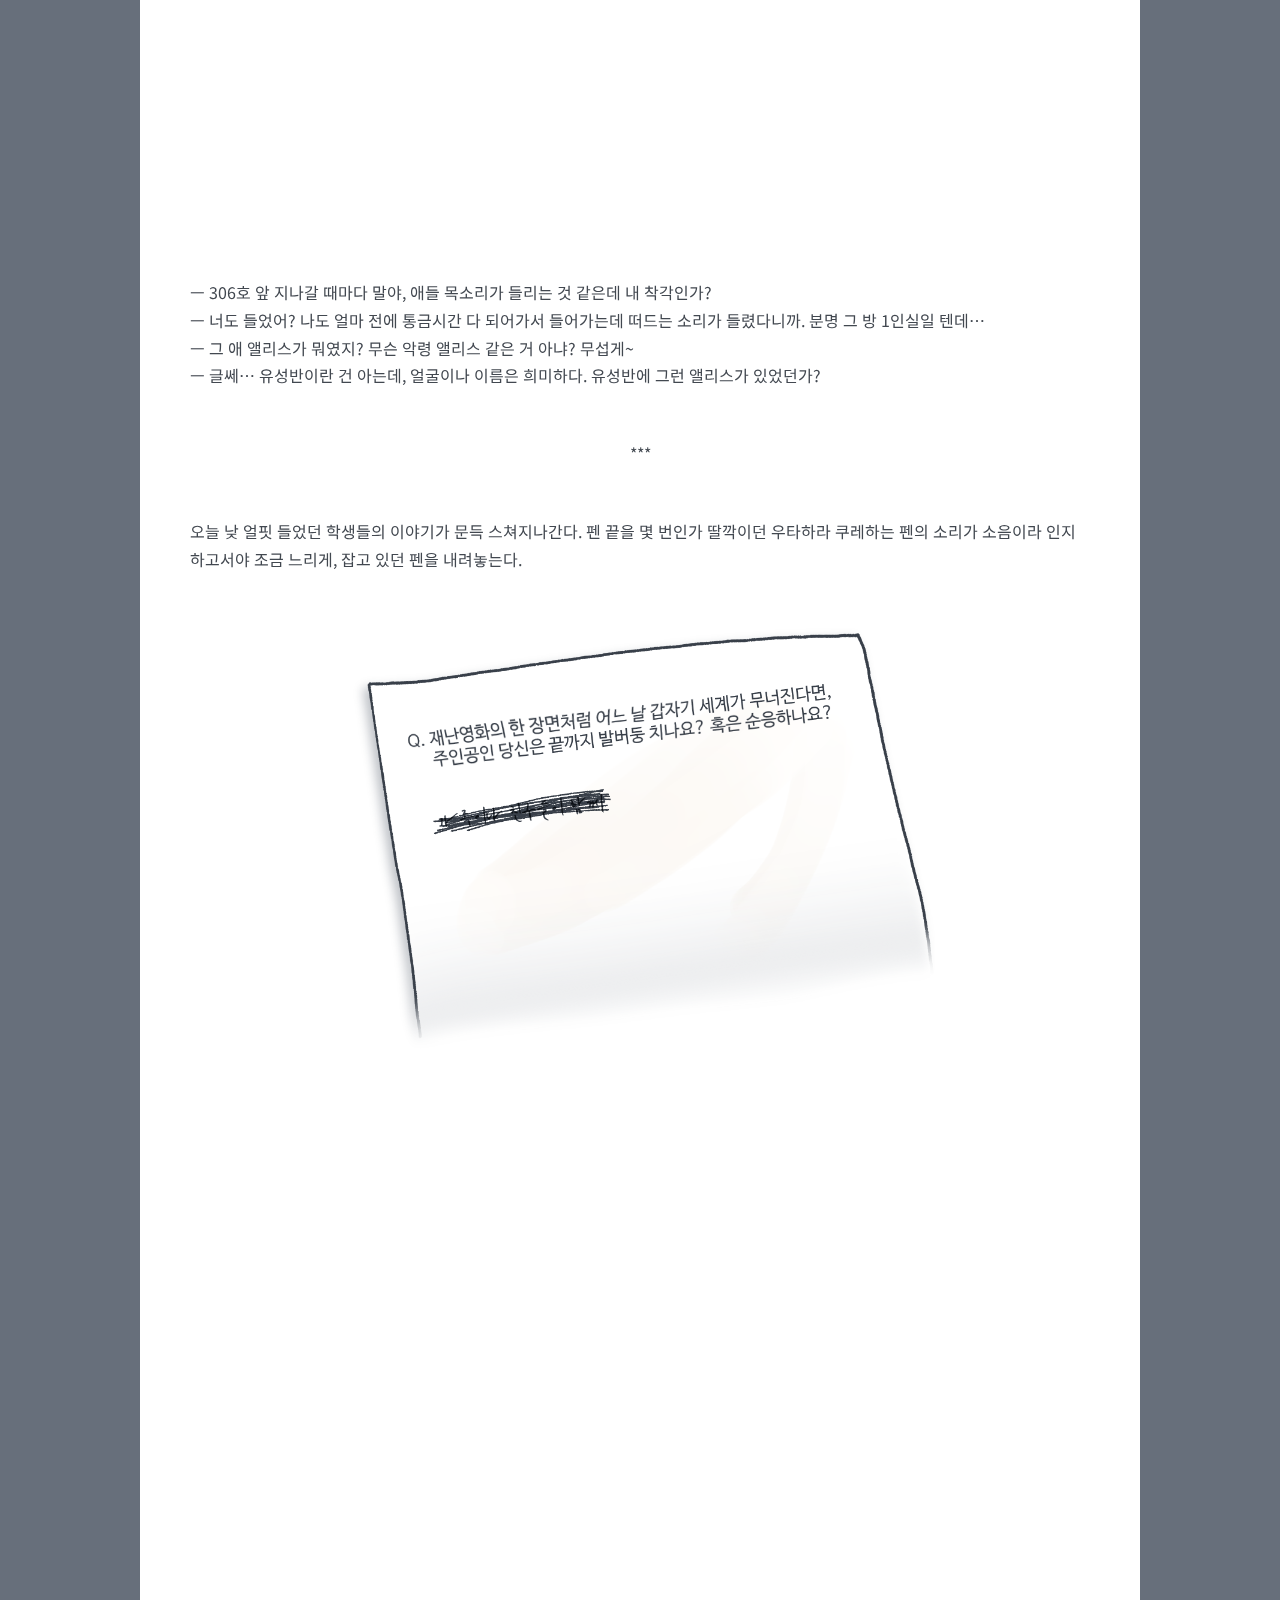
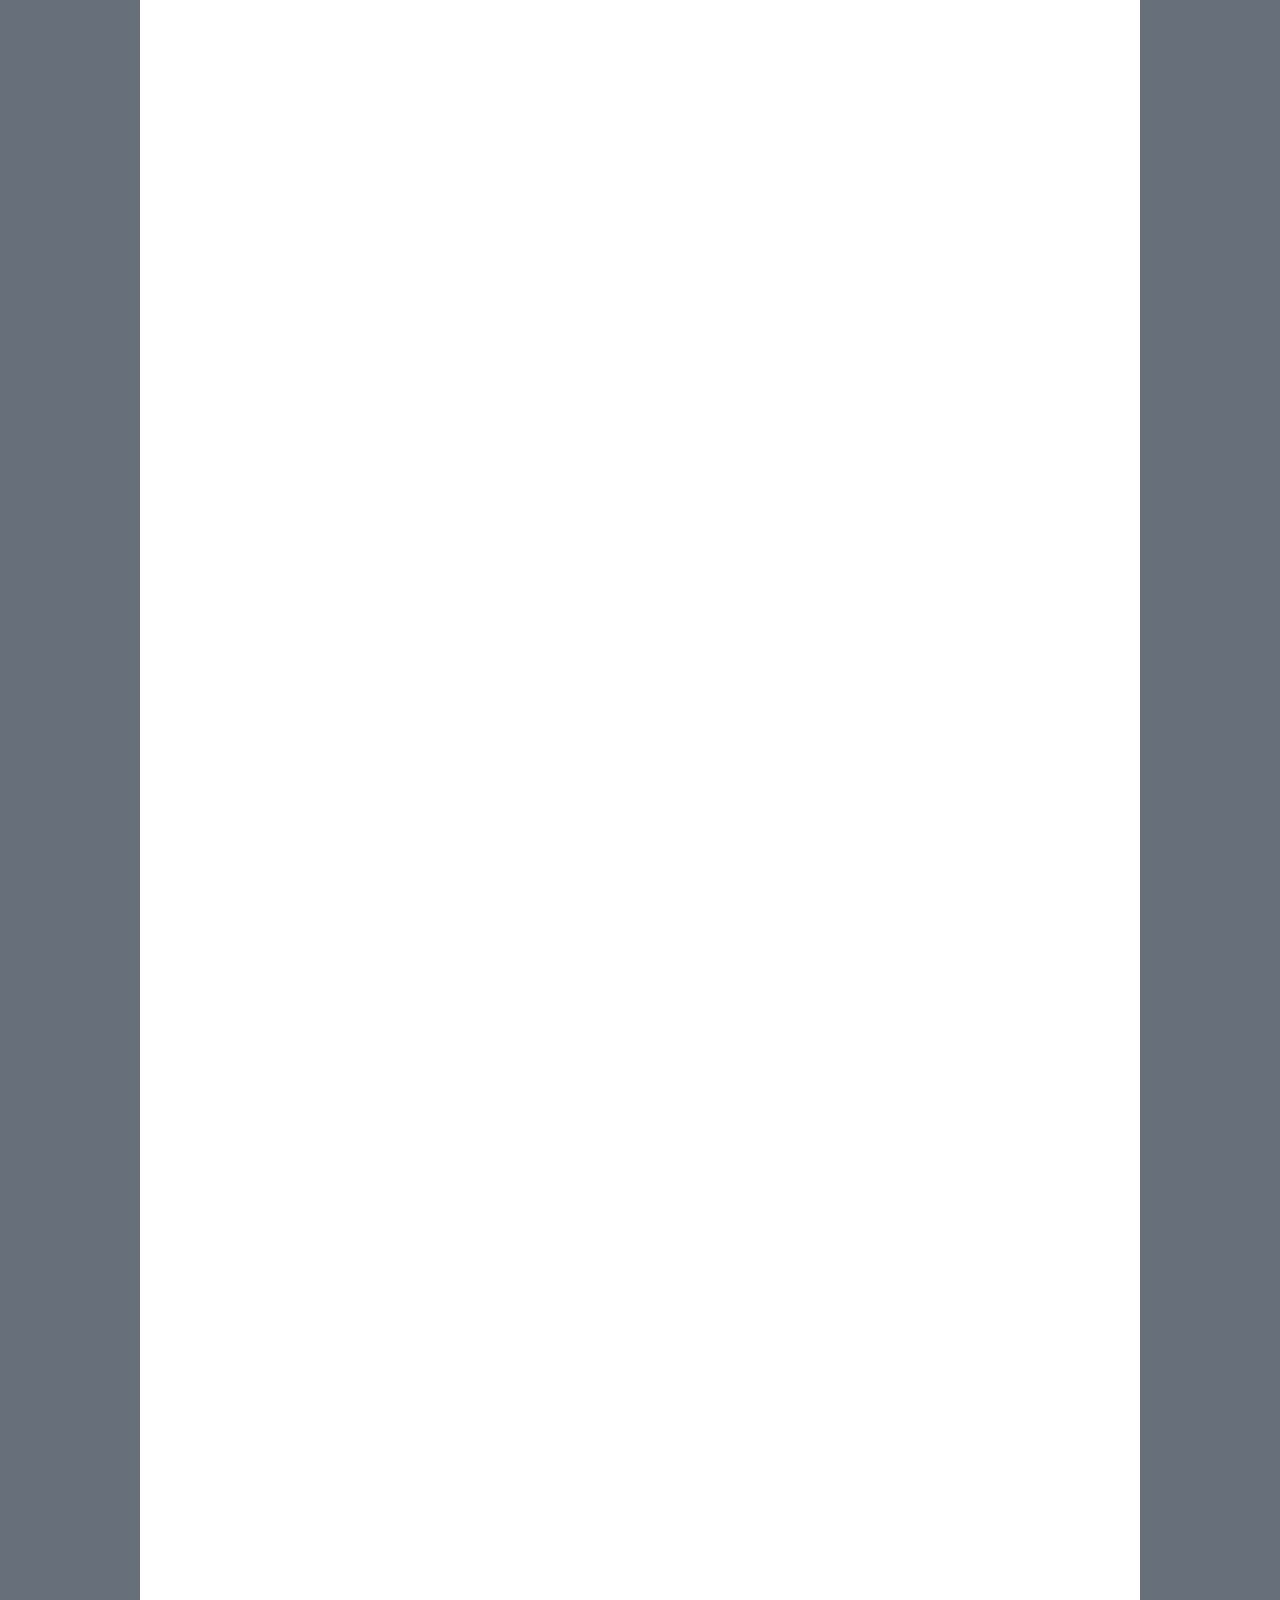
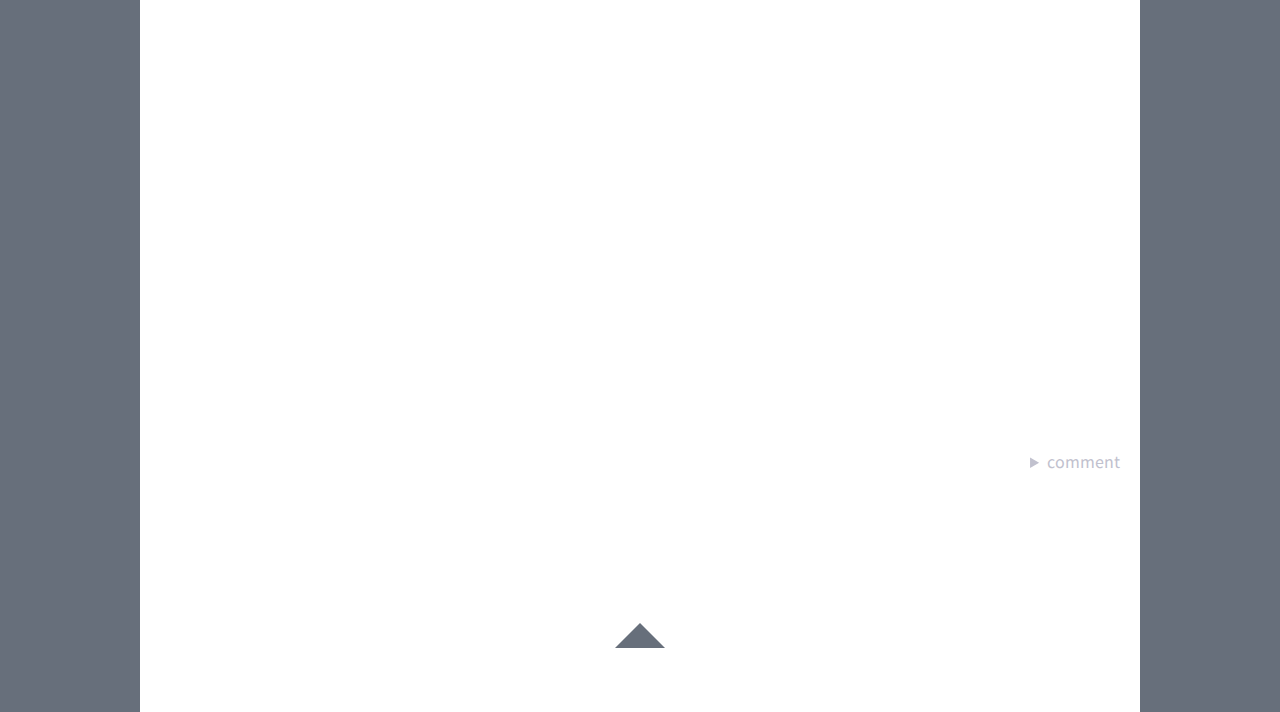
==== commit 400828bd: "test" ====
--- a/03/index.html
+++ b/03/index.html
@@ -23,101 +23,107 @@
         </div>
 
         <div class="main">
-            <p data-aos="fade-up" data-aos-delay="2000">
+            <p data-aos="fade-up" data-aos-delay="1500">
                 ㅡ 306호 앞 지나갈 때마다 말야, 애들 목소리가 들리는 것 같은데 내 착각인가?<br>
                 ㅡ 너도 들었어? 나도 얼마 전에 통금시간 다 되어가서 들어가는데 떠드는 소리가 들렸다니까. 분명 그 방 1인실일 텐데…<br>
                 ㅡ 그 애 앨리스가 뭐였지? 무슨 악령 앨리스 같은 거 아냐? 무섭게~<br>
                 ㅡ 글쎄… 유성반이란 건 아는데, 얼굴이나 이름은 희미하다. 유성반에 그런 앨리스가 있었던가?
             </p>
 
-            <p data-aos="fade-up" data-aos-delay="2000" class="mt5 txtC">***</p>
+            <p data-aos="fade-up" data-aos-delay="1500" class="mt5 txtC">***</p>
 
-            <p data-aos="fade-up" data-aos-delay="2000" class="mt5">
+            <p data-aos="fade-up" data-aos-delay="1500" class="mt5">
                 오늘 낮 얼핏 들었던 학생들의 이야기가 문득 스쳐지나간다. 펜 끝을 몇 번인가 딸깍이던 우타하라 쿠레하는 펜의 소리가 소음이라 인지하고서야 조금 느리게, 잡고 있던 펜을 내려놓는다.
             </p>
 
-            <div data-aos="fade-up" data-aos-delay="2000" class="imgArea">
+            <div data-aos="fade-up" data-aos-delay="1500" class="imgArea">
                 <img src="./1.png" alt="">
             </div>
 
-            <p data-aos="fade-up" data-aos-delay="2000" class="mt5">
+            <p data-aos="fade-up" data-aos-delay="1500" class="mt5">
                 질문의 아래. 펜의 잉크가 넘치는 것을 상관치 않은 듯 박박 그어져, 문장을 숨겨버린 흔적이 있는 종이 위를 하염없이 바라보는 쿠레하의 표정이 묘하게 일그러진다. 왜 이런 바보같은 질문같은 걸 하는거지…- 라는, 명백한 불만. 그래도 어쩌겠는가. 어른들의 눈에 보이는 ‘성실한 학생’ 이기 위해서는 이런 멍청한 질문에도 주어진 시간 내에 성심성의껏 답하는 학생이 되어야 할 텐데.
             </p>
 
-            <p data-aos="fade-up" data-aos-delay="2000" class="txtI mt8">
-                “ 슌! 아직도 숙제 중이야? 그러길래 미리미리 하라고 했잖아~ ”<br>
-                “ 슌은 바보라서 맨날 벼락치기지 뭐 ”<br>
-                “ 슌이 왜 바보야! 바보 아니다! ”
-            </p>
+            <div data-aos="fade-up" data-aos-delay="1500">
+                <p class="txtI mt8">
+                    “ 슌! 아직도 숙제 중이야? 그러길래 미리미리 하라고 했잖아~ ”<br>
+                    “ 슌은 바보라서 맨날 벼락치기지 뭐 ”<br>
+                    “ 슌이 왜 바보야! 바보 아니다! ”
+                </p>
 
-            <p data-aos="fade-up" data-aos-delay="2000">
-                혼자 지내기엔 적당하지만, 많아봤자 13살로 보이는 아이 셋과 곧 17살이 되는 청소년이 함께하긴 비좁은 평수에 그들은 그렇게 있었다. 앳된 모습들. 변함이 없어 어쩌면 기계적이라 느낄지도 모르는 존재들이 좁은 평수의 방 안을 휘젓고 다닌다. 실체가 없는 것들은 침대를 그냥 통과하기도, 테이블 아래에서 고갤 빼꼼이 내밀기도, 아니면 정말로 살아있는 이 마냥 우타하라의 등을 다독이기도… … 
-            </p>
+                <p>
+                    혼자 지내기엔 적당하지만, 많아봤자 13살로 보이는 아이 셋과 곧 17살이 되는 청소년이 함께하긴 비좁은 평수에 그들은 그렇게 있었다. 앳된 모습들. 변함이 없어 어쩌면 기계적이라 느낄지도 모르는 존재들이 좁은 평수의 방 안을 휘젓고 다닌다. 실체가 없는 것들은 침대를 그냥 통과하기도, 테이블 아래에서 고갤 빼꼼이 내밀기도, 아니면 정말로 살아있는 이 마냥 우타하라의 등을 다독이기도… … 
+                </p>
+            </div>
 
-            <p data-aos="fade-up" data-aos-delay="2000 mt5">
+            <p data-aos="fade-up" data-aos-delay="1500 mt5">
                 우타하라가 신경질적으로 머리를 헤집으며 쿵, 소리가 나게 책상 위로 제 머리를 가져다대면 그 무리들은 언제 존재했냔 듯 목소리를, 존재를 잃고 부서진다. 
             </p>
 
-            <p data-aos="fade-up" data-aos-delay="2000">마지막까지 들리는 희미한 웃음소리.</p>
+            <p data-aos="fade-up" data-aos-delay="1500">마지막까지 들리는 희미한 웃음소리.</p>
             
-            <p data-aos="fade-up" data-aos-delay="2000" class="txtI fwB">짜증나, </p>
-            <p data-aos="fade-up" data-aos-delay="2000" class="mt0 txtI">짜증나.</p>
-            <p data-aos="fade-up" data-aos-delay="2000" class="mt0">짜증나…</p>
-            <p data-aos="fade-up" data-aos-delay="2000" class="mt0">… …</p>
+            <p data-aos="fade-up" data-aos-delay="1500" class="txtI fwB">짜증나, </p>
+            <p data-aos="fade-up" data-aos-delay="1500" class="mt0 txtI">짜증나.</p>
+            <p data-aos="fade-up" data-aos-delay="1500" class="mt0">짜증나…</p>
+            <p data-aos="fade-up" data-aos-delay="1500" class="mt0">… …</p>
 
-            <p data-aos="fade-up" data-aos-delay="2000" class="mt5">제가 기억하고 있는 당신들에게는 이 고민을 털어놓을 수 없다.<br>자신이 기억하고 있는 당신들은 아직도 13살의 모습을 한 그 시절의 당신들이라서</p>
-            <p data-aos="fade-up" data-aos-delay="2000">내가 기억하고 있는 당신들은 …</p>
+            <p data-aos="fade-up" data-aos-delay="1500" class="mt5">제가 기억하고 있는 당신들에게는 이 고민을 털어놓을 수 없다.<br>자신이 기억하고 있는 당신들은 아직도 13살의 모습을 한 그 시절의 당신들이라서</p>
+            <p data-aos="fade-up" data-aos-delay="1500">내가 기억하고 있는 당신들은 …</p>
 
-            <p data-aos="fade-up" data-aos-delay="2000" class="mt8">
-                언제부터였던가? 위로를 받기 위해, 밖으로 나가 비앨리스인 일반인처럼 모두를 잊고 살아가기 위해, 무던히 노력해왔던 다짐을 되새기기 위해, 남들 몰래 혼자만의 시간을 가지며 자신의 기억 속에 있는 친구의 모습을 꺼내 환각으로 만들어내기 시작했던 것은. 그리고 그 환상들이 자신을 갉아먹기 시작한 것은… …
-            </p>
-            
-            <p data-aos="fade-up" data-aos-delay="2000">
-                쿠레하는 비스듬이 고갤 들어 책상 한켠에 놓여진 액자의 너머를 바라보았다. 이젠 앳된 얼굴은 가시고, 성숙함이 자리잡은 세 명의 아이들의 사진. 자신이 기억하고 있는 당신들과의 거리감이 느껴지기 시작한 건, 그 사이에서 자신의 공백을 깨닫고 심리적인 거리감을 느끼기 시작한 건, 대체 언제부터였을까.
-            </p>
+            <div data-aos="fade-up" data-aos-delay="1500">
+                <p class="mt8">
+                    언제부터였던가? 위로를 받기 위해, 밖으로 나가 비앨리스인 일반인처럼 모두를 잊고 살아가기 위해, 무던히 노력해왔던 다짐을 되새기기 위해, 남들 몰래 혼자만의 시간을 가지며 자신의 기억 속에 있는 친구의 모습을 꺼내 환각으로 만들어내기 시작했던 것은. 그리고 그 환상들이 자신을 갉아먹기 시작한 것은… …
+                </p>
+                
+                <p>
+                    쿠레하는 비스듬이 고갤 들어 책상 한켠에 놓여진 액자의 너머를 바라보았다. 이젠 앳된 얼굴은 가시고, 성숙함이 자리잡은 세 명의 아이들의 사진. 자신이 기억하고 있는 당신들과의 거리감이 느껴지기 시작한 건, 그 사이에서 자신의 공백을 깨닫고 심리적인 거리감을 느끼기 시작한 건, 대체 언제부터였을까.
+                </p>
+            </div>
 
-            <p data-aos="fade-up" data-aos-delay="2000">
+            <p data-aos="fade-up" data-aos-delay="1500">
                 사람은 거리가 멀어지면 자연스레 마음도 멀어지게 되어있다고, 그 말을 비웃으며 우린 계속 친구일 것이라고. 내 친구는 당신들밖에 없다며 기고만장히 이야기했던 건 누구였던가.
             </p>
 
-            <p data-aos="fade-up" data-aos-delay="2000">그리고 그 “친구”를 떠올리며, 이들이 아닌 다른 이들을 먼저 떠올린 건.</p>
-            <p data-aos="fade-up" data-aos-delay="2000">그들을 친구라고 받아들이기 시작한 건, 대체 언제부터인가.</p>
+            <div data-aos="fade-up" data-aos-delay="1500">
+                <p>그리고 그 “친구”를 떠올리며, 이들이 아닌 다른 이들을 먼저 떠올린 건.</p>
+                <p>그들을 친구라고 받아들이기 시작한 건, 대체 언제부터인가.</p>
+            </div>
 
-            <p data-aos="fade-up" data-aos-delay="2000">
+            <p data-aos="fade-up" data-aos-delay="1500">
                 우타하라 쿠레하는 이 상황이 혼란스럽기만 했다. 선을 긋고 일정 이상 다가가지 않으려 하였으며, 나가서는 당신들을 잊겠다. 그리 모진 말을 뱉었던 주제에. 감히, 자신이 이들을 친구라 운운할 수 있는 것일까? <br><br>
                 내가, 감히, 무슨 자격이 있다고.
             </p>
 
-            <p data-aos="fade-up" data-aos-delay="2000">
+            <p data-aos="fade-up" data-aos-delay="1500">
                 혼란, 미안함, 그리고 부끄러움이 거센 소용돌이가 되어 휘몰아친다. 다른 누구도 아닌 제가, 어떻게 자신이 세운 벽 하나 조차 제대로 지탱하지 못해 쓰러트려, 그 밑에 깔려버리는가. 한심하기 그지 없다. 
             </p>
 
-            <p data-aos="fade-up" data-aos-delay="2000" class="mt5 txtI">무기력증.</p>
+            <p data-aos="fade-up" data-aos-delay="1500" class="mt5 txtI">무기력증.</p>
 
-            <p data-aos="fade-up" data-aos-delay="2000">
+            <p data-aos="fade-up" data-aos-delay="1500">
                 그 거대한 감정의 소용돌이 안에 갇혀서, 더이상 생각하고 싶지도, 무언의 행위를 이행하고 싶지도 않았다.<br>
                 눈 앞에 직면한 것 또한. 마주할 수록 이런 감정만을 계속 일으키겠지. 
             </p>
 
-            <p data-aos="fade-up" data-aos-delay="2000" class="mt0">그리고 나는</p>
-            <p data-aos="fade-up" data-aos-delay="2000" class="mt0">또, </p>
-            <p data-aos="fade-up" data-aos-delay="2000" class="mt0">이 기분에… … </p>
-            <p data-aos="fade-up" data-aos-delay="2000" class="mt0">…</p>
-            <p data-aos="fade-up" data-aos-delay="2000" class="mt0">…</p>
+            <p data-aos="fade-up" data-aos-delay="1500" class="mt0">그리고 나는</p>
+            <p data-aos="fade-up" data-aos-delay="1500" class="mt0">또, </p>
+            <p data-aos="fade-up" data-aos-delay="1500" class="mt0">이 기분에… … </p>
+            <p data-aos="fade-up" data-aos-delay="1500" class="mt0">…</p>
+            <p data-aos="fade-up" data-aos-delay="1500" class="mt0">…</p>
 
-            <p data-aos="fade-up" data-aos-delay="2000" class="mt5">
+            <p data-aos="fade-up" data-aos-delay="1500" class="mt5">
                 우타하라 쿠레하는 겁이 났을지도 모른다.<br>
                 자신의 감정에 대한 불확실함. 상황에 대한 거리감. 이것들을 계속해 마주한다면, 언젠간 무너져버릴지도 몰라서… …
             </p>
 
-            <p data-aos="fade-up" data-aos-delay="2000">
+            <p data-aos="fade-up" data-aos-delay="1500">
                 놓았던 펜을 잡고, 힘없이 손을 움직인다. 잡힌 펜은 채 1분도 되지 않아 나무재질의 책상 위로 툭- 소리를 내며 던져진다. 창문 너머로 들어오는 빛이 밝은데도 우타하라 쿠레하는 침대에 몸을 맡긴다. 이런 기분으로 나간다면, 분명 자신의 한심함을 들켜버릴 것만 같다는 이유로 눈을 감는다. 소용돌이의 끝에서 회전하고,
             </p>
 
-            <p data-aos="fade-up" data-aos-delay="2000">또 회전하고, 잠식당하고… …</p>
+            <p data-aos="fade-up" data-aos-delay="1500">또 회전하고, 잠식당하고… …</p>
 
             
-            <div data-aos="fade-up" data-aos-delay="2000" class="imgArea">
+            <div data-aos="fade-up" data-aos-delay="1500" class="imgArea">
                 <img src="./2.png" alt="">
             </div>
         </div>
@@ -132,7 +138,15 @@
                 </span>
             </details>
         </div>
+
+        <div class="topBtn"></div>
     </section>
 
+    <script>
+        $('.topBtn').click(function(){
+            $( 'html, body' ).animate( { scrollTop : 0 }, 500 );
+            return false;
+        });
+    </script>
 </body>
 </html>--- a/03/index.css
+++ b/03/index.css
@@ -11,7 +11,7 @@
     max-width: 1000px;
     width: 100%;
     margin:auto;
-    padding-top:3%;
+    padding:5% 0;
     background-color: #fff;
     color:#424850;
 }
@@ -39,13 +39,26 @@
 .fwB{font-weight: bold;}
 
 .owner{
-    display: inline-block;
-    width: 95%; margin:auto;
-    padding:5% 2% 5% 0;
+    cursor: pointer;
+    display:flex;
+    justify-content: flex-end;
+    margin:5% 2% 5% 0;
     color:#c1c1ce;
     text-align: right;
 }
 details,summary{transition: .5s;}
+
+.topBtn{
+    cursor: pointer;
+    width: 0px;
+    height: 0px;
+    margin:auto;
+    padding:5% 0;
+    border-top: 25px solid none;
+    border-left: 25px solid transparent;
+    border-right: 25px solid transparent;
+    border-bottom: 25px solid #676F7B;
+}
 
 
 @media screen and (max-width:1000px){
@@ -54,4 +67,15 @@
     .main p.mt0{margin-top:0%;}
     .main p.mt5{margin-top:8.3335%;}
     .main p.mt8{margin-top:13.3335%;}
+        
+    .topBtn{
+        width: 0px;
+        height: 0px;
+        margin:auto;
+        padding:5% 0;
+        border-top: 4vw solid none;
+        border-left: 4vw solid transparent;
+        border-right: 4vw solid transparent;
+        border-bottom: 4vw solid #676F7B;
+    }
 }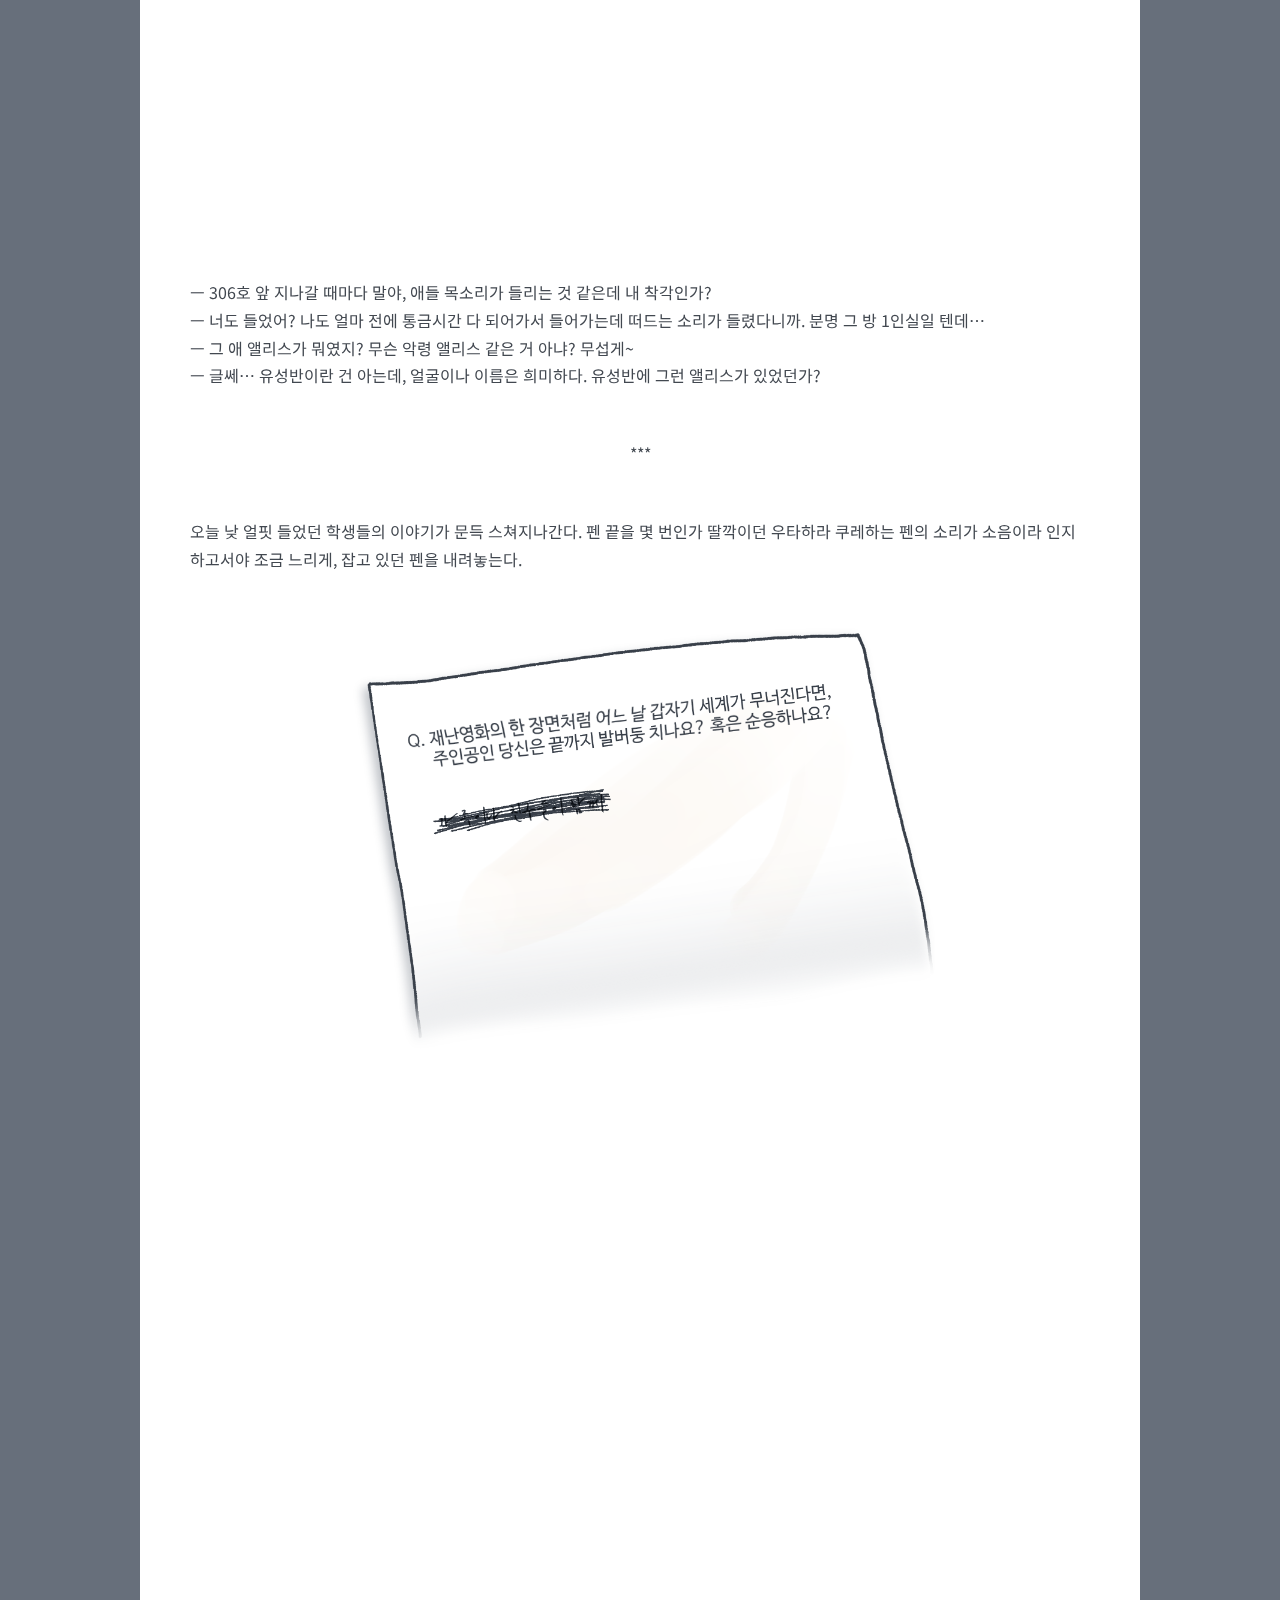
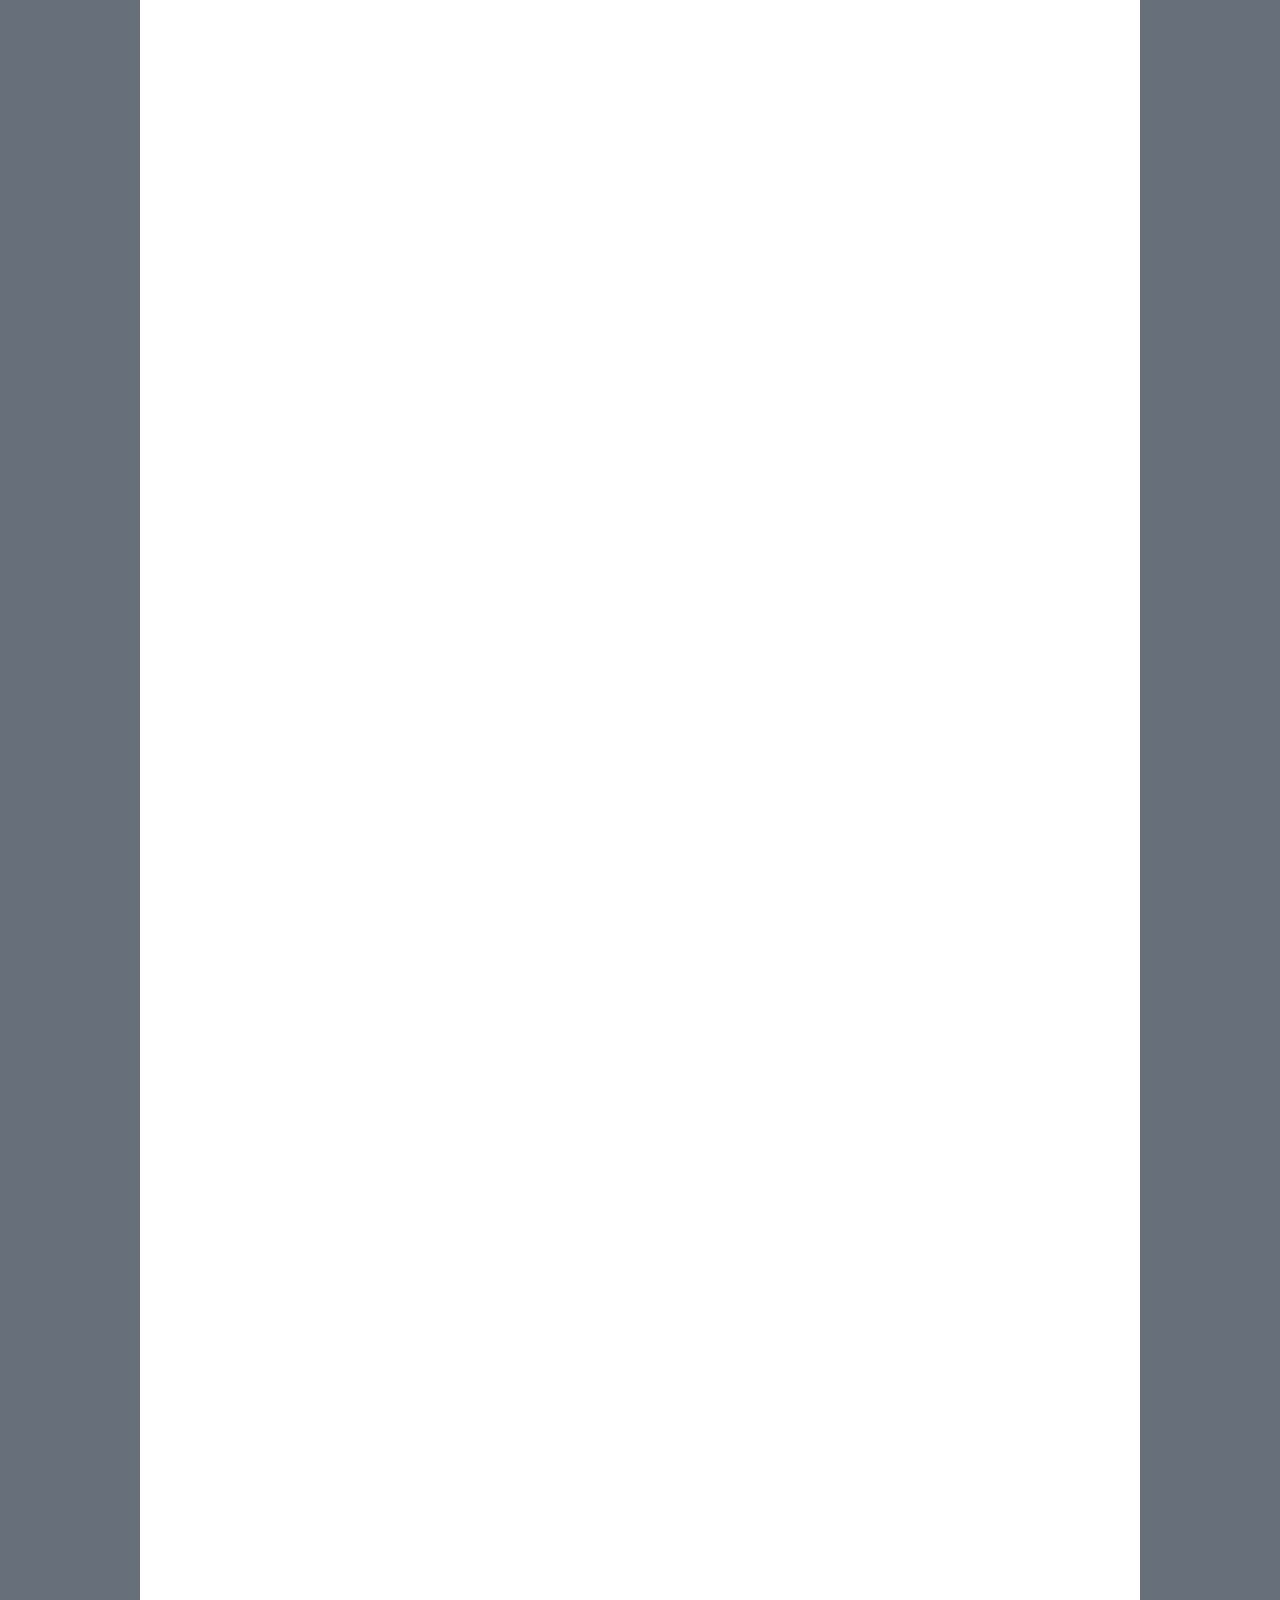
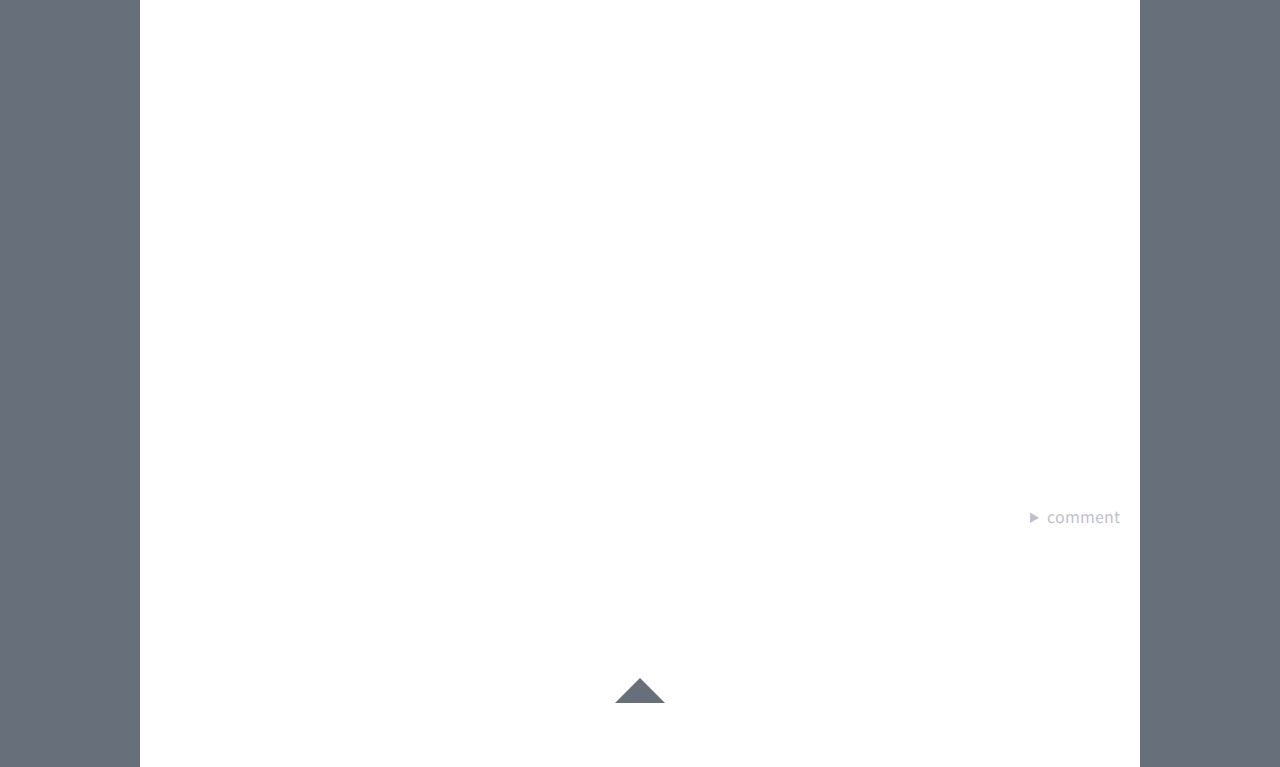
==== commit f25307c3: "t" ====
--- a/03/index.html
+++ b/03/index.html
@@ -60,7 +60,7 @@
                 우타하라가 신경질적으로 머리를 헤집으며 쿵, 소리가 나게 책상 위로 제 머리를 가져다대면 그 무리들은 언제 존재했냔 듯 목소리를, 존재를 잃고 부서진다. 
             </p>
 
-            <p data-aos="fade-up" data-aos-delay="1500">마지막까지 들리는 희미한 웃음소리.</p>
+            <p data-aos="fade-up" data-aos-delay="1500" class="mt8">마지막까지 들리는 희미한 웃음소리.</p>
             
             <p data-aos="fade-up" data-aos-delay="1500" class="txtI fwB">짜증나, </p>
             <p data-aos="fade-up" data-aos-delay="1500" class="mt0 txtI">짜증나.</p>
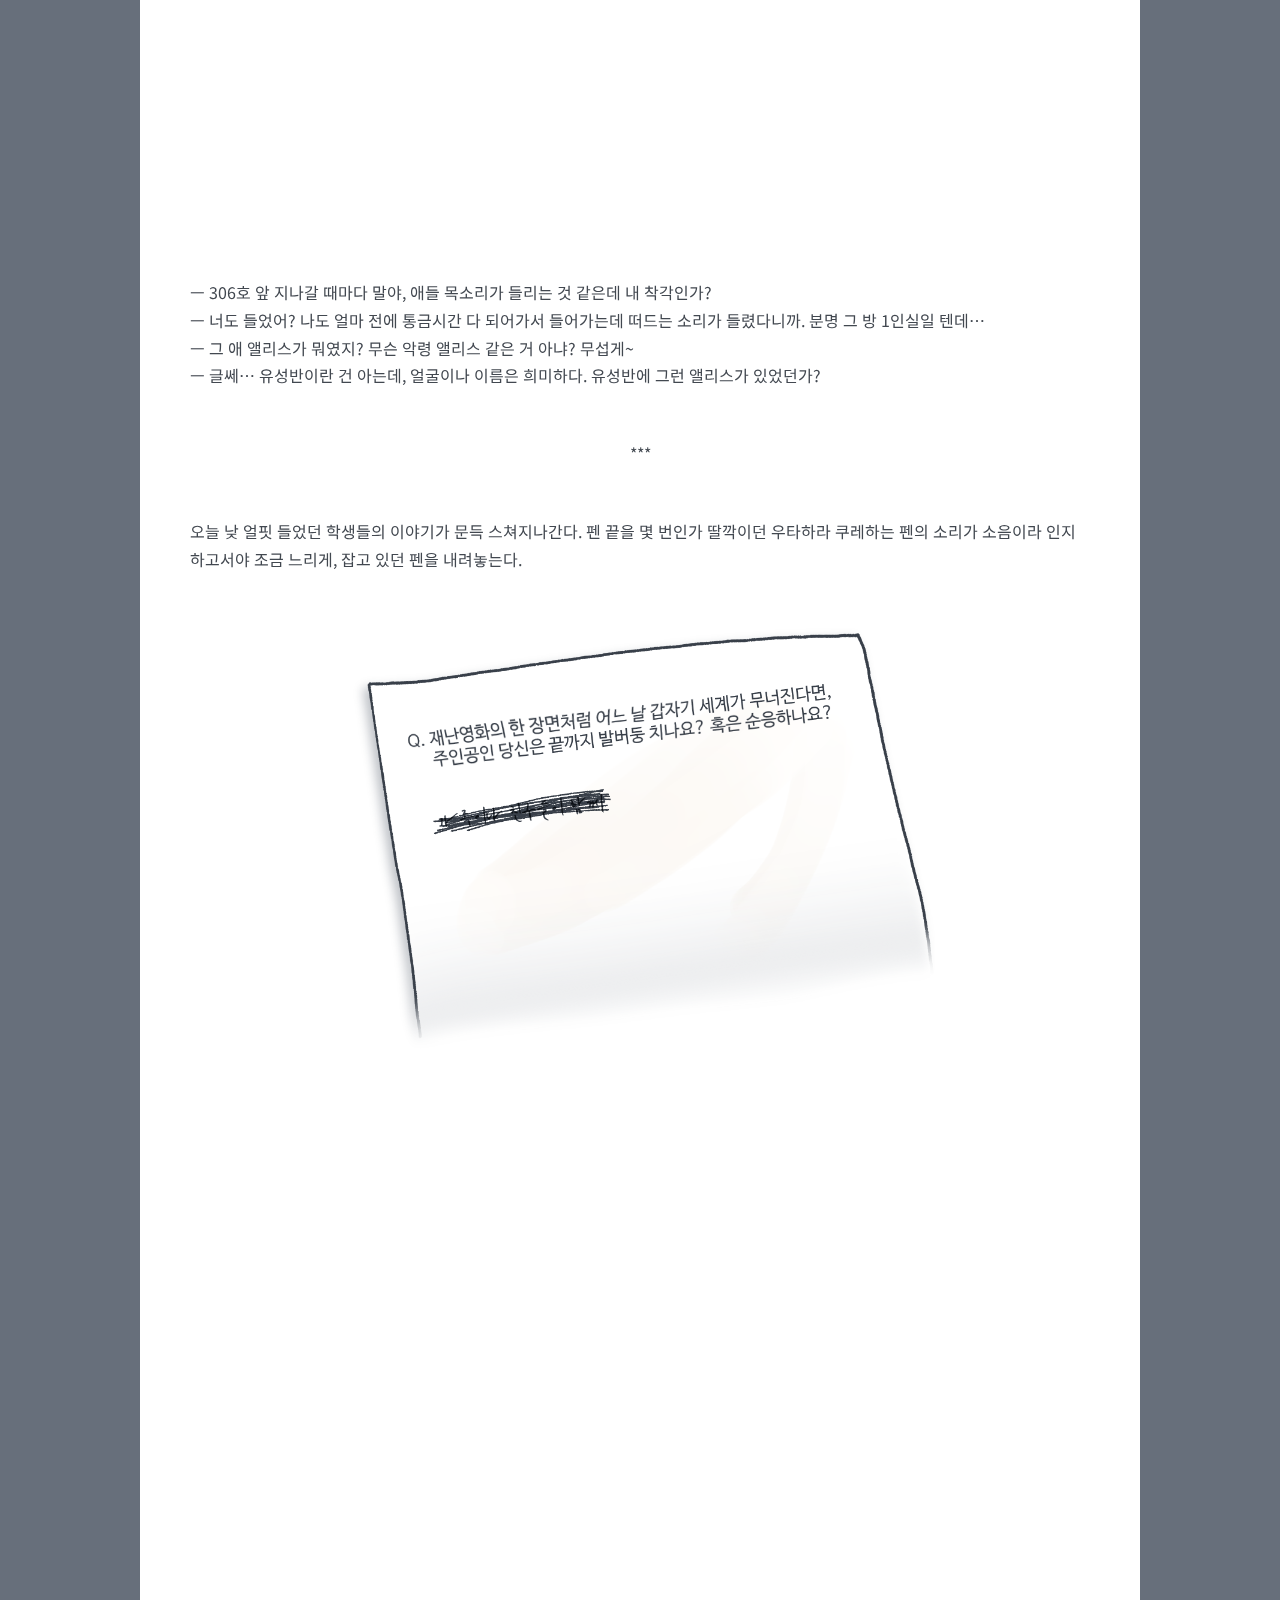
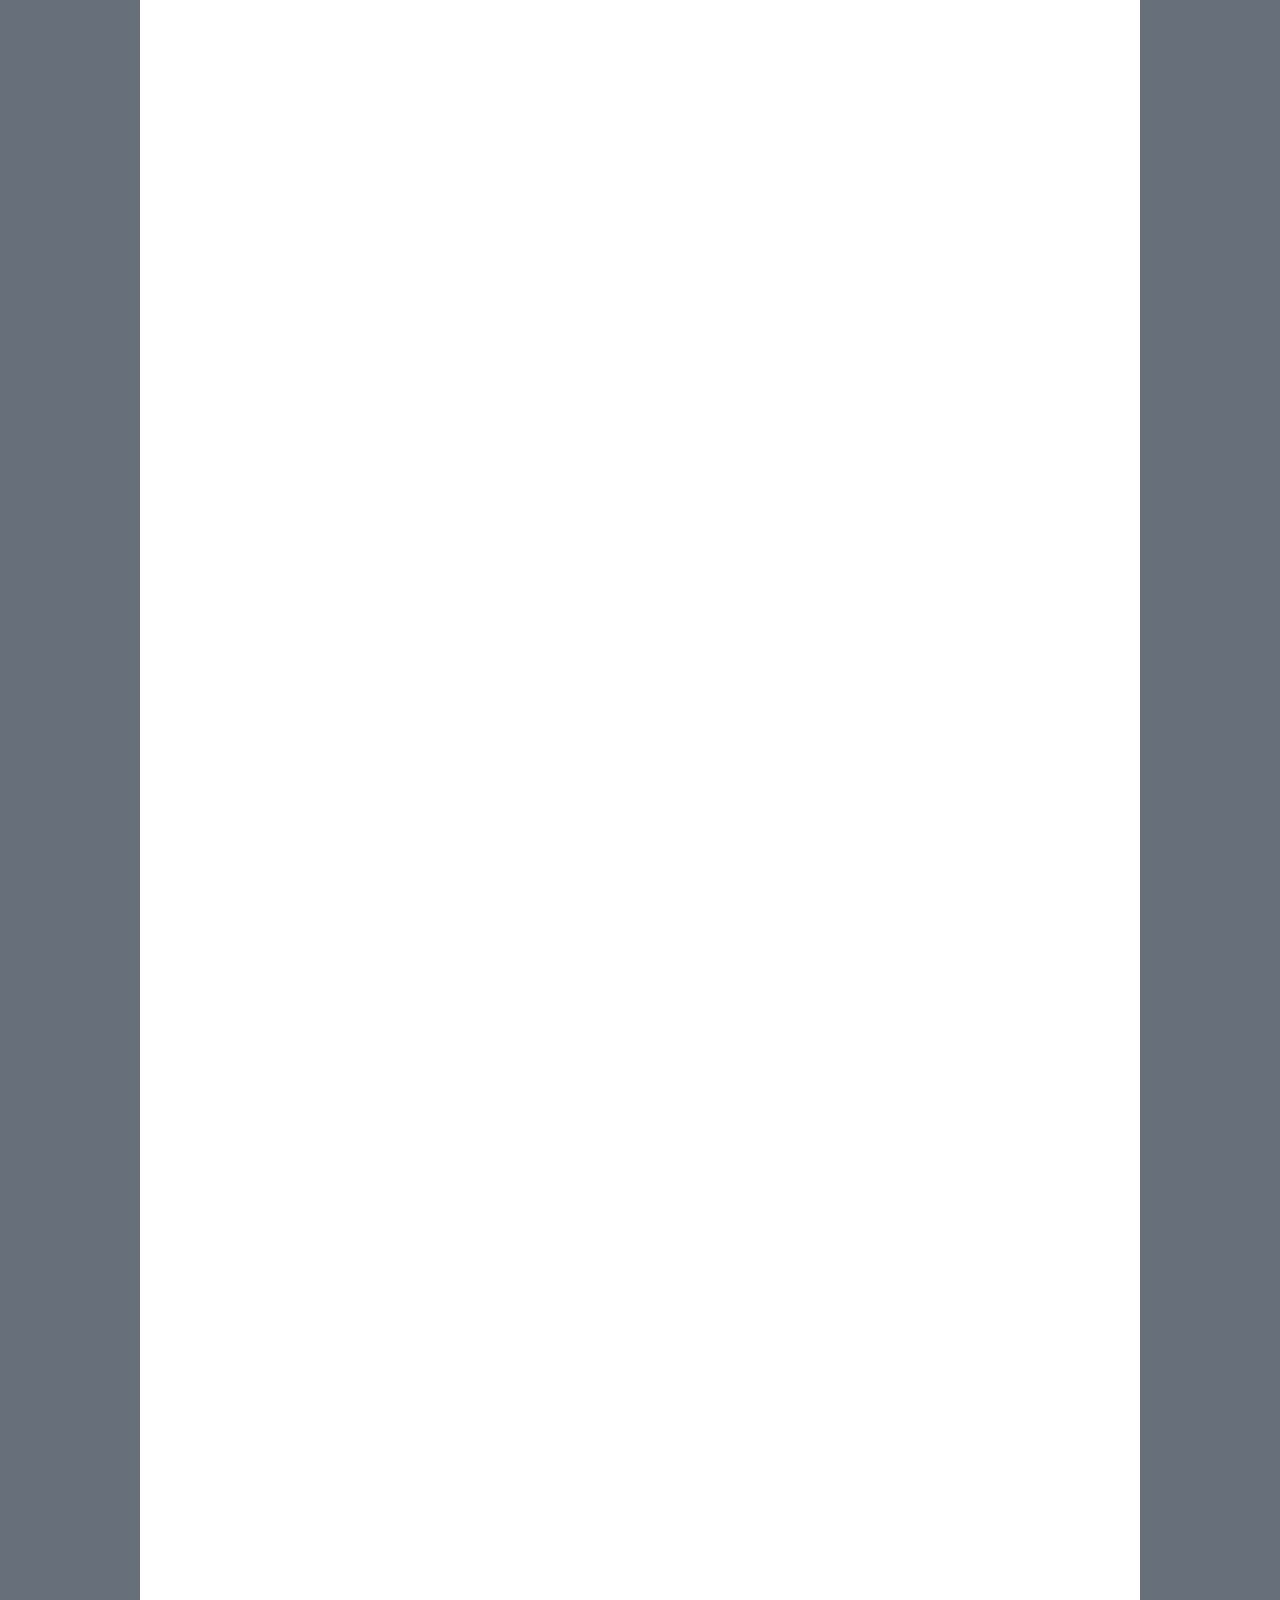
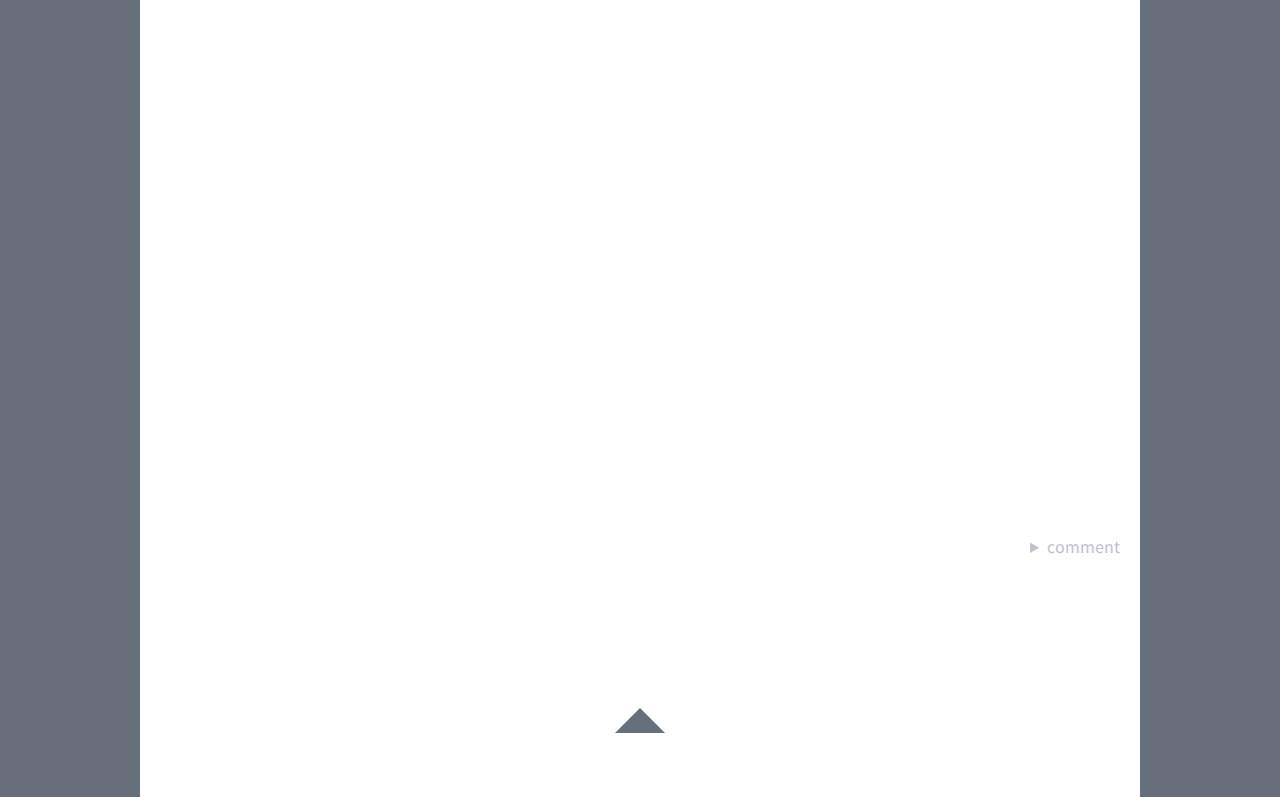
==== commit 5da6bb4f: "last" ====
--- a/03/index.html
+++ b/03/index.html
@@ -23,28 +23,32 @@
         </div>
 
         <div class="main">
-            <p data-aos="fade-up" data-aos-delay="1500">
-                ㅡ 306호 앞 지나갈 때마다 말야, 애들 목소리가 들리는 것 같은데 내 착각인가?<br>
-                ㅡ 너도 들었어? 나도 얼마 전에 통금시간 다 되어가서 들어가는데 떠드는 소리가 들렸다니까. 분명 그 방 1인실일 텐데…<br>
-                ㅡ 그 애 앨리스가 뭐였지? 무슨 악령 앨리스 같은 거 아냐? 무섭게~<br>
-                ㅡ 글쎄… 유성반이란 건 아는데, 얼굴이나 이름은 희미하다. 유성반에 그런 앨리스가 있었던가?
-            </p>
+            <div data-aos="fade-up" data-aos-delay="1500">
+                <p>
+                    ㅡ 306호 앞 지나갈 때마다 말야, 애들 목소리가 들리는 것 같은데 내 착각인가?<br>
+                    ㅡ 너도 들었어? 나도 얼마 전에 통금시간 다 되어가서 들어가는데 떠드는 소리가 들렸다니까. 분명 그 방 1인실일 텐데…<br>
+                    ㅡ 그 애 앨리스가 뭐였지? 무슨 악령 앨리스 같은 거 아냐? 무섭게~<br>
+                    ㅡ 글쎄… 유성반이란 건 아는데, 얼굴이나 이름은 희미하다. 유성반에 그런 앨리스가 있었던가?
+                </p>
+            </div>
 
             <p data-aos="fade-up" data-aos-delay="1500" class="mt5 txtC">***</p>
 
-            <p data-aos="fade-up" data-aos-delay="1500" class="mt5">
-                오늘 낮 얼핏 들었던 학생들의 이야기가 문득 스쳐지나간다. 펜 끝을 몇 번인가 딸깍이던 우타하라 쿠레하는 펜의 소리가 소음이라 인지하고서야 조금 느리게, 잡고 있던 펜을 내려놓는다.
-            </p>
-
+            <div data-aos="fade-up" data-aos-delay="1500">
+                <p class="mt5">
+                    오늘 낮 얼핏 들었던 학생들의 이야기가 문득 스쳐지나간다. 펜 끝을 몇 번인가 딸깍이던 우타하라 쿠레하는 펜의 소리가 소음이라 인지하고서야 조금 느리게, 잡고 있던 펜을 내려놓는다.
+                </p>
+            </div>
+            
             <div data-aos="fade-up" data-aos-delay="1500" class="imgArea">
                 <img src="./1.png" alt="">
             </div>
 
-            <p data-aos="fade-up" data-aos-delay="1500" class="mt5">
-                질문의 아래. 펜의 잉크가 넘치는 것을 상관치 않은 듯 박박 그어져, 문장을 숨겨버린 흔적이 있는 종이 위를 하염없이 바라보는 쿠레하의 표정이 묘하게 일그러진다. 왜 이런 바보같은 질문같은 걸 하는거지…- 라는, 명백한 불만. 그래도 어쩌겠는가. 어른들의 눈에 보이는 ‘성실한 학생’ 이기 위해서는 이런 멍청한 질문에도 주어진 시간 내에 성심성의껏 답하는 학생이 되어야 할 텐데.
-            </p>
-
             <div data-aos="fade-up" data-aos-delay="1500">
+                <p class="mt5">
+                    질문의 아래. 펜의 잉크가 넘치는 것을 상관치 않은 듯 박박 그어져, 문장을 숨겨버린 흔적이 있는 종이 위를 하염없이 바라보는 쿠레하의 표정이 묘하게 일그러진다. 왜 이런 바보같은 질문같은 걸 하는거지…- 라는, 명백한 불만. 그래도 어쩌겠는가. 어른들의 눈에 보이는 ‘성실한 학생’ 이기 위해서는 이런 멍청한 질문에도 주어진 시간 내에 성심성의껏 답하는 학생이 되어야 할 텐데.
+                </p>
+    
                 <p class="txtI mt8">
                     “ 슌! 아직도 숙제 중이야? 그러길래 미리미리 하라고 했잖아~ ”<br>
                     “ 슌은 바보라서 맨날 벼락치기지 뭐 ”<br>
@@ -56,19 +60,28 @@
                 </p>
             </div>
 
-            <p data-aos="fade-up" data-aos-delay="1500 mt5">
-                우타하라가 신경질적으로 머리를 헤집으며 쿵, 소리가 나게 책상 위로 제 머리를 가져다대면 그 무리들은 언제 존재했냔 듯 목소리를, 존재를 잃고 부서진다. 
-            </p>
+            <div data-aos="fade-up" data-aos-delay="1500">
+                <p class="mt5">
+                    우타하라가 신경질적으로 머리를 헤집으며 쿵, 소리가 나게 책상 위로 제 머리를 가져다대면 그 무리들은 언제 존재했냔 듯 목소리를, 존재를 잃고 부서진다. 
+                </p>
+            </div>
 
-            <p data-aos="fade-up" data-aos-delay="1500" class="mt8">마지막까지 들리는 희미한 웃음소리.</p>
-            
-            <p data-aos="fade-up" data-aos-delay="1500" class="txtI fwB">짜증나, </p>
-            <p data-aos="fade-up" data-aos-delay="1500" class="mt0 txtI">짜증나.</p>
-            <p data-aos="fade-up" data-aos-delay="1500" class="mt0">짜증나…</p>
-            <p data-aos="fade-up" data-aos-delay="1500" class="mt0">… …</p>
+            <div data-aos="fade-up" data-aos-delay="1500">
+                <p class="mt8">마지막까지 들리는 희미한 웃음소리.</p>
+                
+                <p class="txtI fwB">짜증나, </p>
+                <p class="mt0 txtI">짜증나.</p>
+                <p class="mt0">짜증나…</p>
+                <p class="mt0">… …</p>
+            </div>
 
-            <p data-aos="fade-up" data-aos-delay="1500" class="mt5">제가 기억하고 있는 당신들에게는 이 고민을 털어놓을 수 없다.<br>자신이 기억하고 있는 당신들은 아직도 13살의 모습을 한 그 시절의 당신들이라서</p>
-            <p data-aos="fade-up" data-aos-delay="1500">내가 기억하고 있는 당신들은 …</p>
+            <div data-aos="fade-up" data-aos-delay="1500">
+                <p class="mt5">제가 기억하고 있는 당신들에게는 이 고민을 털어놓을 수 없다.<br>자신이 기억하고 있는 당신들은 아직도 13살의 모습을 한 그 시절의 당신들이라서</p>
+            </div>
+
+            <div data-aos="fade-up" data-aos-delay="1500">
+                <p>내가 기억하고 있는 당신들은 …</p>
+            </div>
 
             <div data-aos="fade-up" data-aos-delay="1500">
                 <p class="mt8">
@@ -80,48 +93,61 @@
                 </p>
             </div>
 
-            <p data-aos="fade-up" data-aos-delay="1500">
-                사람은 거리가 멀어지면 자연스레 마음도 멀어지게 되어있다고, 그 말을 비웃으며 우린 계속 친구일 것이라고. 내 친구는 당신들밖에 없다며 기고만장히 이야기했던 건 누구였던가.
-            </p>
+            <div data-aos="fade-up" data-aos-delay="1500">
+                <p>
+                    사람은 거리가 멀어지면 자연스레 마음도 멀어지게 되어있다고, 그 말을 비웃으며 우린 계속 친구일 것이라고. 내 친구는 당신들밖에 없다며 기고만장히 이야기했던 건 누구였던가.
+                </p>
+            </div>
 
             <div data-aos="fade-up" data-aos-delay="1500">
                 <p>그리고 그 “친구”를 떠올리며, 이들이 아닌 다른 이들을 먼저 떠올린 건.</p>
                 <p>그들을 친구라고 받아들이기 시작한 건, 대체 언제부터인가.</p>
             </div>
 
-            <p data-aos="fade-up" data-aos-delay="1500">
-                우타하라 쿠레하는 이 상황이 혼란스럽기만 했다. 선을 긋고 일정 이상 다가가지 않으려 하였으며, 나가서는 당신들을 잊겠다. 그리 모진 말을 뱉었던 주제에. 감히, 자신이 이들을 친구라 운운할 수 있는 것일까? <br><br>
-                내가, 감히, 무슨 자격이 있다고.
-            </p>
+            <div data-aos="fade-up" data-aos-delay="1500">
+                <p>
+                    우타하라 쿠레하는 이 상황이 혼란스럽기만 했다. 선을 긋고 일정 이상 다가가지 않으려 하였으며, 나가서는 당신들을 잊겠다. 그리 모진 말을 뱉었던 주제에. 감히, 자신이 이들을 친구라 운운할 수 있는 것일까? <br><br>
+                    내가, 감히, 무슨 자격이 있다고.
+                </p>    
+            </div>
 
-            <p data-aos="fade-up" data-aos-delay="1500">
-                혼란, 미안함, 그리고 부끄러움이 거센 소용돌이가 되어 휘몰아친다. 다른 누구도 아닌 제가, 어떻게 자신이 세운 벽 하나 조차 제대로 지탱하지 못해 쓰러트려, 그 밑에 깔려버리는가. 한심하기 그지 없다. 
-            </p>
+            <div data-aos="fade-up" data-aos-delay="1500">            
+                <p>
+                    혼란, 미안함, 그리고 부끄러움이 거센 소용돌이가 되어 휘몰아친다. 다른 누구도 아닌 제가, 어떻게 자신이 세운 벽 하나 조차 제대로 지탱하지 못해 쓰러트려, 그 밑에 깔려버리는가. 한심하기 그지 없다. 
+                </p>
+            </div>
 
-            <p data-aos="fade-up" data-aos-delay="1500" class="mt5 txtI">무기력증.</p>
+            <div data-aos="fade-up" data-aos-delay="1500">
+                <p class="mt5 txtI">무기력증.</p>
+    
+                <p>
+                    그 거대한 감정의 소용돌이 안에 갇혀서, 더이상 생각하고 싶지도, 무언의 행위를 이행하고 싶지도 않았다.<br>
+                    눈 앞에 직면한 것 또한. 마주할 수록 이런 감정만을 계속 일으키겠지. 
+                </p>
+            </div>
+            
+            <div data-aos="fade-up" data-aos-delay="1500">
+                <p class="mt0">그리고 나는</p>
+                <p class="mt0">또, </p>
+                <p class="mt0">이 기분에… … </p>
+                <p class="mt0">…</p>
+                <p class="mt0">…</p>
+            </div>
 
-            <p data-aos="fade-up" data-aos-delay="1500">
-                그 거대한 감정의 소용돌이 안에 갇혀서, 더이상 생각하고 싶지도, 무언의 행위를 이행하고 싶지도 않았다.<br>
-                눈 앞에 직면한 것 또한. 마주할 수록 이런 감정만을 계속 일으키겠지. 
-            </p>
-
-            <p data-aos="fade-up" data-aos-delay="1500" class="mt0">그리고 나는</p>
-            <p data-aos="fade-up" data-aos-delay="1500" class="mt0">또, </p>
-            <p data-aos="fade-up" data-aos-delay="1500" class="mt0">이 기분에… … </p>
-            <p data-aos="fade-up" data-aos-delay="1500" class="mt0">…</p>
-            <p data-aos="fade-up" data-aos-delay="1500" class="mt0">…</p>
-
-            <p data-aos="fade-up" data-aos-delay="1500" class="mt5">
-                우타하라 쿠레하는 겁이 났을지도 모른다.<br>
-                자신의 감정에 대한 불확실함. 상황에 대한 거리감. 이것들을 계속해 마주한다면, 언젠간 무너져버릴지도 몰라서… …
-            </p>
-
-            <p data-aos="fade-up" data-aos-delay="1500">
-                놓았던 펜을 잡고, 힘없이 손을 움직인다. 잡힌 펜은 채 1분도 되지 않아 나무재질의 책상 위로 툭- 소리를 내며 던져진다. 창문 너머로 들어오는 빛이 밝은데도 우타하라 쿠레하는 침대에 몸을 맡긴다. 이런 기분으로 나간다면, 분명 자신의 한심함을 들켜버릴 것만 같다는 이유로 눈을 감는다. 소용돌이의 끝에서 회전하고,
-            </p>
-
-            <p data-aos="fade-up" data-aos-delay="1500">또 회전하고, 잠식당하고… …</p>
-
+            <div data-aos="fade-up" data-aos-delay="1500">
+                <p class="mt5">
+                    우타하라 쿠레하는 겁이 났을지도 모른다.<br>
+                    자신의 감정에 대한 불확실함. 상황에 대한 거리감. 이것들을 계속해 마주한다면, 언젠간 무너져버릴지도 몰라서… …
+                </p>
+            </div>
+            
+            <div data-aos="fade-up" data-aos-delay="1500">
+                <p>
+                    놓았던 펜을 잡고, 힘없이 손을 움직인다. 잡힌 펜은 채 1분도 되지 않아 나무재질의 책상 위로 툭- 소리를 내며 던져진다. 창문 너머로 들어오는 빛이 밝은데도 우타하라 쿠레하는 침대에 몸을 맡긴다. 이런 기분으로 나간다면, 분명 자신의 한심함을 들켜버릴 것만 같다는 이유로 눈을 감는다. 소용돌이의 끝에서 회전하고,
+                </p>
+    
+                <p>또 회전하고, 잠식당하고… …</p>
+            </div>
             
             <div data-aos="fade-up" data-aos-delay="1500" class="imgArea">
                 <img src="./2.png" alt="">
--- a/03/index.css
+++ b/03/index.css
@@ -66,7 +66,7 @@
     .main p{margin-top:5.5556%;}
     .main p.mt0{margin-top:0%;}
     .main p.mt5{margin-top:8.3335%;}
-    .main p.mt8{margin-top:13.3335%;}
+    .main p.mt8,.imgArea{margin-top:13.3335%;}
         
     .topBtn{
         width: 0px;
